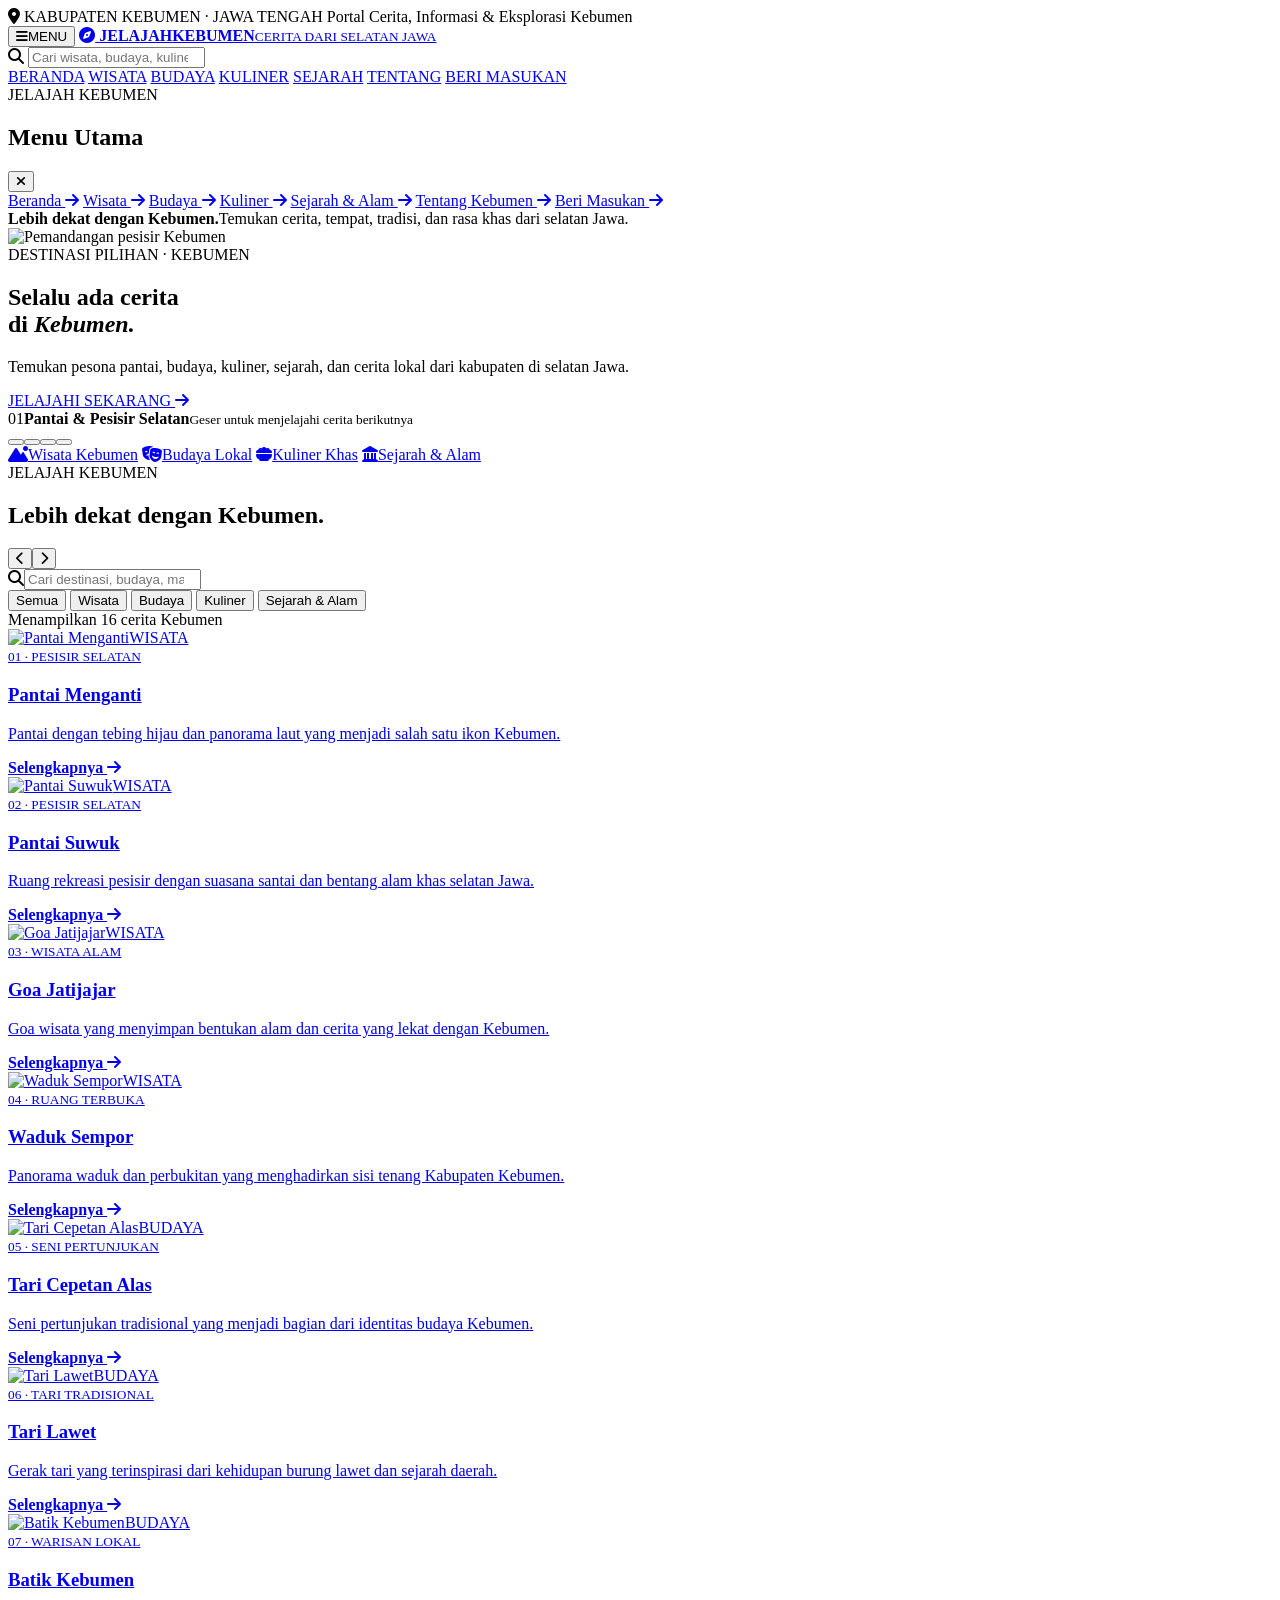
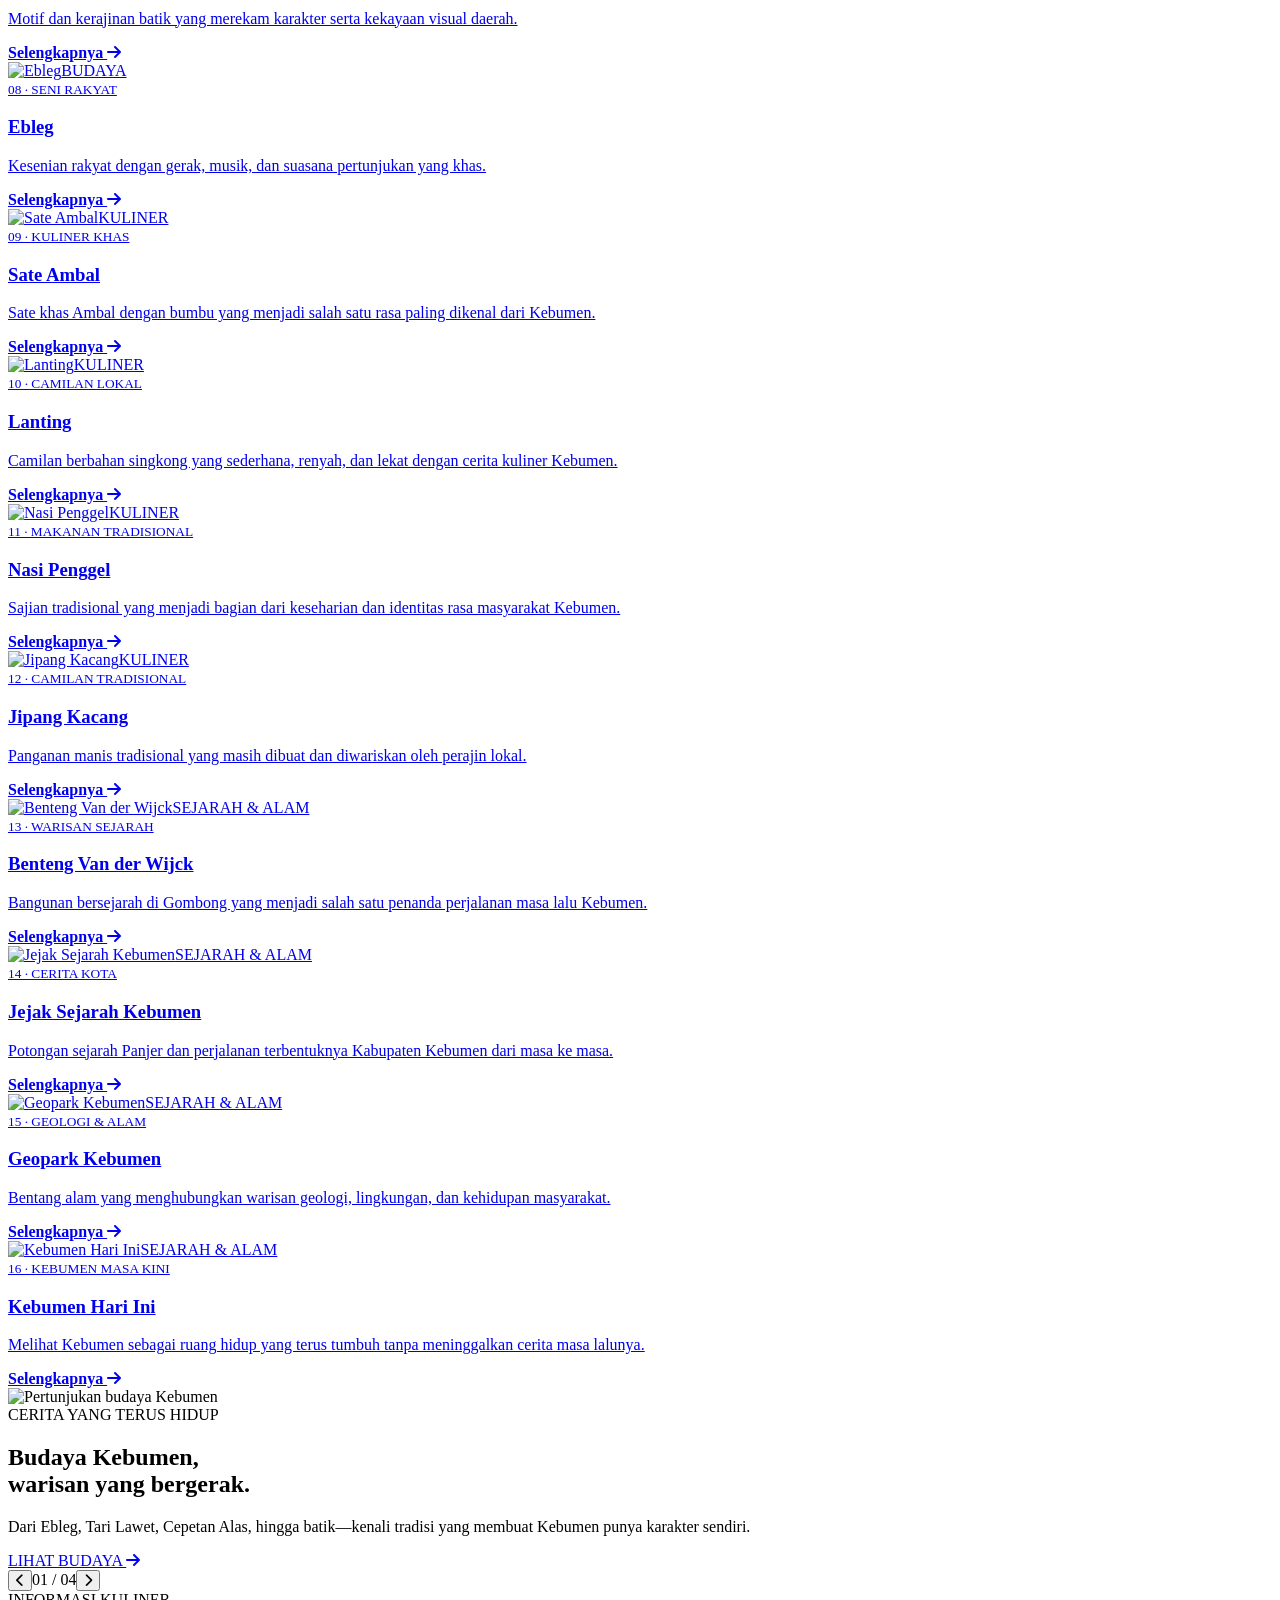
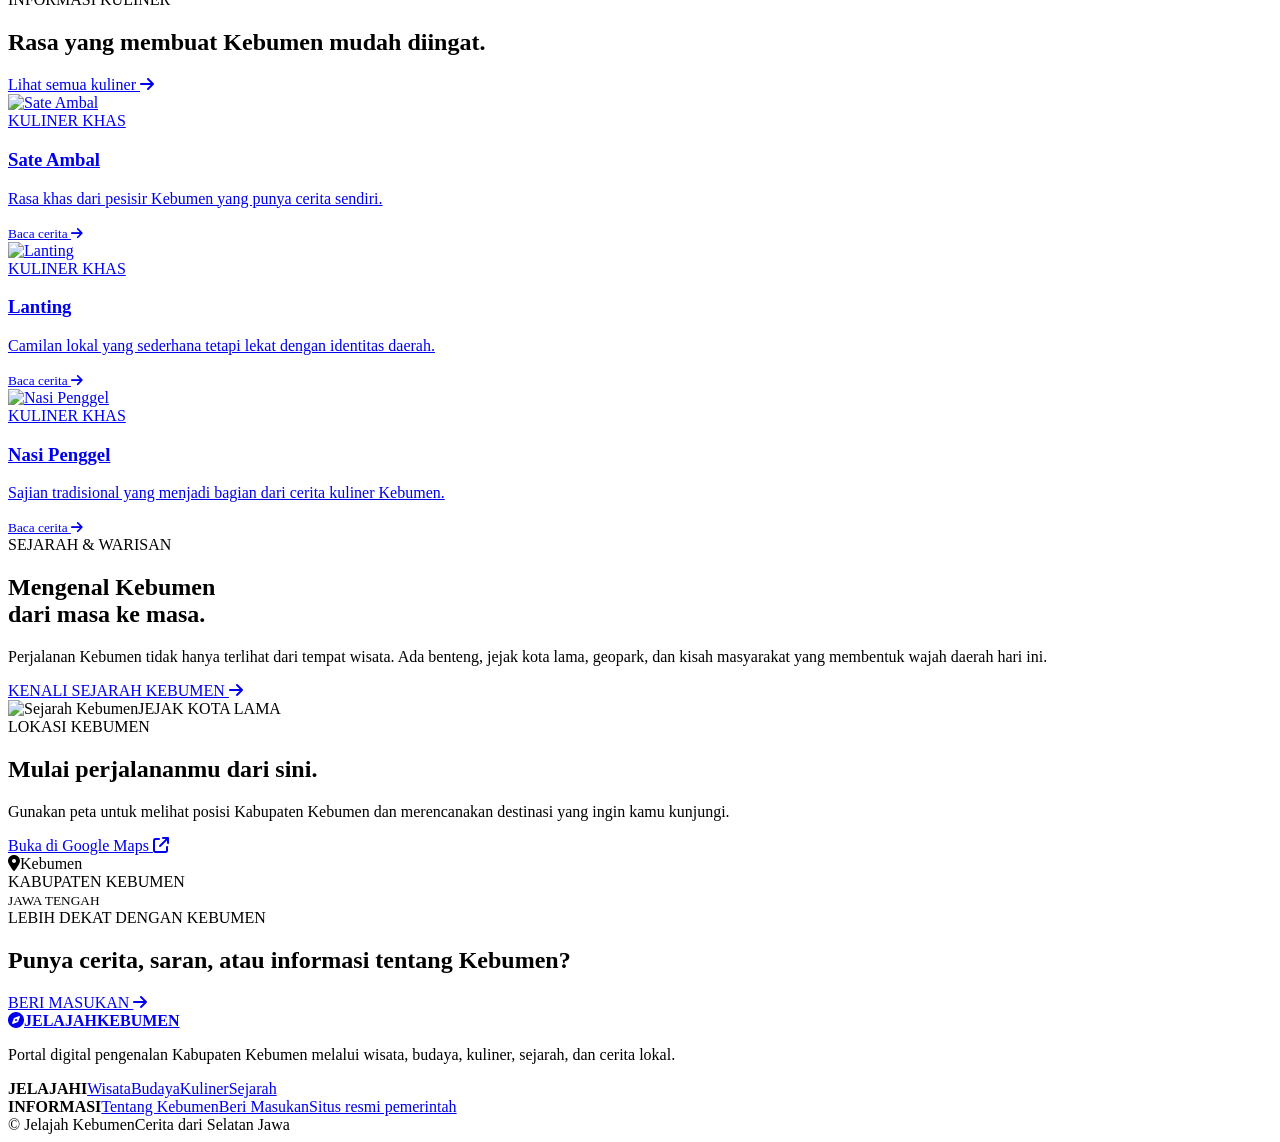
==== index.html @ 241648b9 "Add files via upload" ====
<!DOCTYPE html>
<html lang="id">
<head>
<meta charset="UTF-8">
<meta name="viewport" content="width=device-width, initial-scale=1.0">
<meta name="theme-color" content="#14233b">
<title>Jelajah Kebumen | Portal Informasi Kebumen</title>
<meta name="description" content="Portal digital untuk mengenal wisata, budaya, kuliner, sejarah, dan cerita Kabupaten Kebumen.">
<link rel="preconnect" href="https://fonts.googleapis.com">
<link rel="preconnect" href="https://fonts.gstatic.com" crossorigin>
<link href="https://fonts.googleapis.com/css2?family=DM+Sans:wght@400;500;600;700;800&family=Manrope:wght@500;600;700;800&display=swap" rel="stylesheet">
<link rel="stylesheet" href="https://cdnjs.cloudflare.com/ajax/libs/font-awesome/6.5.2/css/all.min.css">
<link rel="stylesheet" href="CSS/styles.css">
</head>
<body>

<div class="topline">
  <div class="topline-inner">
    <span><i class="fa-solid fa-location-dot"></i> KABUPATEN KEBUMEN · JAWA TENGAH</span>
    <span>Portal Cerita, Informasi & Eksplorasi Kebumen</span>
  </div>
</div>

<header class="portal-header" id="mainNavbar">
  <div class="header-inner">
    <button class="menu-button" id="menuButton" aria-label="Buka menu" aria-expanded="false"><i class="fa-solid fa-bars"></i><span>MENU</span></button>
    <a class="portal-brand" href="index.html">
      <span class="brand-emblem"><i class="fa-solid fa-compass"></i></span>
      <span><strong>JELAJAH<span>KEBUMEN</span></strong><small>CERITA DARI SELATAN JAWA</small></span>
    </a>
    <form class="header-search" id="headerSearchForm">
      <i class="fa-solid fa-magnifying-glass"></i>
      <input id="headerSearch" type="search" placeholder="Cari wisata, budaya, kuliner..." autocomplete="off" aria-label="Cari">
    </form>
    <nav class="portal-nav" id="portalNav">
      <a class="active" href="index.html">BERANDA</a>
      <a href="index.html?category=wisata#jelajah" data-nav-category="wisata">WISATA</a>
      <a href="index.html?category=budaya#jelajah" data-nav-category="budaya">BUDAYA</a>
      <a href="index.html?category=kuliner#jelajah" data-nav-category="kuliner">KULINER</a>
      <a href="index.html?category=sejarah#jelajah" data-nav-category="sejarah">SEJARAH</a>
      <a href="about.html">TENTANG</a>
      <a class="header-cta" href="feedback.html">BERI MASUKAN</a>
    </nav>
  </div>
</header>

<div class="menu-drawer-backdrop" id="menuBackdrop" hidden></div>
<aside class="menu-drawer" id="menuDrawer" aria-hidden="true">
  <div class="menu-drawer-head"><div><span class="mini-label">JELAJAH KEBUMEN</span><h2>Menu Utama</h2></div><button id="menuClose" class="drawer-close" aria-label="Tutup menu"><i class="fa-solid fa-xmark"></i></button></div>
  <nav class="drawer-nav">
    <a href="index.html">Beranda <i class="fa-solid fa-arrow-right"></i></a>
    <a href="index.html?category=wisata#jelajah">Wisata <i class="fa-solid fa-arrow-right"></i></a>
    <a href="index.html?category=budaya#jelajah">Budaya <i class="fa-solid fa-arrow-right"></i></a>
    <a href="index.html?category=kuliner#jelajah">Kuliner <i class="fa-solid fa-arrow-right"></i></a>
    <a href="index.html?category=sejarah#jelajah">Sejarah & Alam <i class="fa-solid fa-arrow-right"></i></a>
    <a href="about.html">Tentang Kebumen <i class="fa-solid fa-arrow-right"></i></a>
    <a href="feedback.html">Beri Masukan <i class="fa-solid fa-arrow-right"></i></a>
  </nav>
  <div class="drawer-note"><strong>Lebih dekat dengan Kebumen.</strong><span>Temukan cerita, tempat, tradisi, dan rasa khas dari selatan Jawa.</span></div>
</aside>

<main>
<section class="hero-portal">
  <img src="images/wisata1.jpg" alt="Pemandangan pesisir Kebumen">
  <div class="hero-shade"></div>
  <div class="hero-copy">
    <span class="hero-tag">DESTINASI PILIHAN · KEBUMEN</span>
    <h1>Selalu ada cerita<br>di <em>Kebumen.</em></h1>
    <p>Temukan pesona pantai, budaya, kuliner, sejarah, dan cerita lokal dari kabupaten di selatan Jawa.</p>
    <a href="#jelajah" class="hero-button">JELAJAHI SEKARANG <i class="fa-solid fa-arrow-right"></i></a>
  </div>
  <div class="hero-caption"><span>01</span><b>Pantai & Pesisir Selatan</b><small>Geser untuk menjelajahi cerita berikutnya</small></div>
  <div class="hero-dots" aria-label="Pilihan cerita"><button class="active" data-hero-slide="0" aria-label="Cerita 1"></button><button data-hero-slide="1" aria-label="Cerita 2"></button><button data-hero-slide="2" aria-label="Cerita 3"></button><button data-hero-slide="3" aria-label="Cerita 4"></button></div>
</section>

<section class="quick-links">
  <a href="#jelajah" data-quick="wisata"><i class="fa-solid fa-mountain-sun"></i><span>Wisata Kebumen</span></a>
  <a href="#budaya" data-quick="budaya"><i class="fa-solid fa-masks-theater"></i><span>Budaya Lokal</span></a>
  <a href="#kuliner" data-quick="kuliner"><i class="fa-solid fa-bowl-food"></i><span>Kuliner Khas</span></a>
  <a href="#sejarah" data-quick="sejarah"><i class="fa-solid fa-landmark"></i><span>Sejarah & Alam</span></a>
</section>

<section class="portal-section" id="jelajah">
  <div class="section-head">
    <div><span class="mini-label">JELAJAH KEBUMEN</span><h2>Lebih dekat dengan Kebumen.</h2></div>
    <div class="section-tools"><button class="round-btn" id="scrollPrev"><i class="fa-solid fa-chevron-left"></i></button><button class="round-btn" id="scrollNext"><i class="fa-solid fa-chevron-right"></i></button></div>
  </div>
  <div class="search-row">
    <div class="big-search"><i class="fa-solid fa-magnifying-glass"></i><input id="exploreSearch" type="search" placeholder="Cari destinasi, budaya, makanan..." autocomplete="off"></div>
    <div class="filters" role="tablist">
      <button class="filter active" data-category="semua">Semua</button>
      <button class="filter" data-category="wisata">Wisata</button>
      <button class="filter" data-category="budaya">Budaya</button>
      <button class="filter" data-category="kuliner">Kuliner</button>
      <button class="filter" data-category="sejarah">Sejarah & Alam</button>
    </div>
  </div>
  <div class="result-note" id="resultCount">Menampilkan 16 cerita Kebumen</div>
  <div class="card-rail" id="exploreGrid">
    <article class="portal-card" data-category="wisata" data-search="pantai menganti wisata kebumen">
      <a href="detail.html?id=menganti"><div class="card-image"><img src="images/wisata.jpg" alt="Pantai Menganti"><span>WISATA</span></div><div class="card-body"><small>01 · PESISIR SELATAN</small><h3>Pantai Menganti</h3><p>Pantai dengan tebing hijau dan panorama laut yang menjadi salah satu ikon Kebumen.</p><b>Selengkapnya <i class="fa-solid fa-arrow-right"></i></b></div></a>
    </article>
    <article class="portal-card" data-category="wisata" data-search="pantai suwuk wisata kebumen">
      <a href="detail.html?id=suwuk"><div class="card-image"><img src="images/wisata1.jpg" alt="Pantai Suwuk"><span>WISATA</span></div><div class="card-body"><small>02 · PESISIR SELATAN</small><h3>Pantai Suwuk</h3><p>Ruang rekreasi pesisir dengan suasana santai dan bentang alam khas selatan Jawa.</p><b>Selengkapnya <i class="fa-solid fa-arrow-right"></i></b></div></a>
    </article>
    <article class="portal-card" data-category="wisata" data-search="goa jatijajar wisata kebumen">
      <a href="detail.html?id=jatijajar"><div class="card-image"><img src="images/wisata2.jpg" alt="Goa Jatijajar"><span>WISATA</span></div><div class="card-body"><small>03 · WISATA ALAM</small><h3>Goa Jatijajar</h3><p>Goa wisata yang menyimpan bentukan alam dan cerita yang lekat dengan Kebumen.</p><b>Selengkapnya <i class="fa-solid fa-arrow-right"></i></b></div></a>
    </article>
    <article class="portal-card" data-category="wisata" data-search="waduk sempor wisata kebumen">
      <a href="detail.html?id=sempor"><div class="card-image"><img src="images/wisata3.jpg" alt="Waduk Sempor"><span>WISATA</span></div><div class="card-body"><small>04 · RUANG TERBUKA</small><h3>Waduk Sempor</h3><p>Panorama waduk dan perbukitan yang menghadirkan sisi tenang Kabupaten Kebumen.</p><b>Selengkapnya <i class="fa-solid fa-arrow-right"></i></b></div></a>
    </article>
    <article class="portal-card" data-category="budaya" data-search="tari cepetan alas budaya kebumen">
      <a href="detail.html?id=cepetan"><div class="card-image"><img src="images/budaya.jpg" alt="Tari Cepetan Alas"><span>BUDAYA</span></div><div class="card-body"><small>05 · SENI PERTUNJUKAN</small><h3>Tari Cepetan Alas</h3><p>Seni pertunjukan tradisional yang menjadi bagian dari identitas budaya Kebumen.</p><b>Selengkapnya <i class="fa-solid fa-arrow-right"></i></b></div></a>
    </article>
    <article class="portal-card" data-category="budaya" data-search="tari lawet budaya kebumen">
      <a href="detail.html?id=lawet"><div class="card-image"><img src="images/budaya2.jpg" alt="Tari Lawet"><span>BUDAYA</span></div><div class="card-body"><small>06 · TARI TRADISIONAL</small><h3>Tari Lawet</h3><p>Gerak tari yang terinspirasi dari kehidupan burung lawet dan sejarah daerah.</p><b>Selengkapnya <i class="fa-solid fa-arrow-right"></i></b></div></a>
    </article>
    <article class="portal-card" data-category="budaya" data-search="batik kebumen budaya">
      <a href="detail.html?id=batik"><div class="card-image"><img src="images/batik.jpg" alt="Batik Kebumen"><span>BUDAYA</span></div><div class="card-body"><small>07 · WARISAN LOKAL</small><h3>Batik Kebumen</h3><p>Motif dan kerajinan batik yang merekam karakter serta kekayaan visual daerah.</p><b>Selengkapnya <i class="fa-solid fa-arrow-right"></i></b></div></a>
    </article>
    <article class="portal-card" data-category="budaya" data-search="ebleg budaya kebumen">
      <a href="detail.html?id=ebleg"><div class="card-image"><img src="images/ebleg.jpg" alt="Ebleg"><span>BUDAYA</span></div><div class="card-body"><small>08 · SENI RAKYAT</small><h3>Ebleg</h3><p>Kesenian rakyat dengan gerak, musik, dan suasana pertunjukan yang khas.</p><b>Selengkapnya <i class="fa-solid fa-arrow-right"></i></b></div></a>
    </article>
    <article class="portal-card" data-category="kuliner" data-search="sate ambal kuliner kebumen makanan">
      <a href="detail.html?id=sate"><div class="card-image"><img src="images/makanan1.jpg" alt="Sate Ambal"><span>KULINER</span></div><div class="card-body"><small>09 · KULINER KHAS</small><h3>Sate Ambal</h3><p>Sate khas Ambal dengan bumbu yang menjadi salah satu rasa paling dikenal dari Kebumen.</p><b>Selengkapnya <i class="fa-solid fa-arrow-right"></i></b></div></a>
    </article>
    <article class="portal-card" data-category="kuliner" data-search="lanting kuliner kebumen makanan">
      <a href="detail.html?id=lanting"><div class="card-image"><img src="images/makanan4.jpg" alt="Lanting"><span>KULINER</span></div><div class="card-body"><small>10 · CAMILAN LOKAL</small><h3>Lanting</h3><p>Camilan berbahan singkong yang sederhana, renyah, dan lekat dengan cerita kuliner Kebumen.</p><b>Selengkapnya <i class="fa-solid fa-arrow-right"></i></b></div></a>
    </article>
    <article class="portal-card" data-category="kuliner" data-search="nasi penggel kuliner kebumen makanan">
      <a href="detail.html?id=penggel"><div class="card-image"><img src="images/makanan3.jpg" alt="Nasi Penggel"><span>KULINER</span></div><div class="card-body"><small>11 · MAKANAN TRADISIONAL</small><h3>Nasi Penggel</h3><p>Sajian tradisional yang menjadi bagian dari keseharian dan identitas rasa masyarakat Kebumen.</p><b>Selengkapnya <i class="fa-solid fa-arrow-right"></i></b></div></a>
    </article>
    <article class="portal-card" data-category="kuliner" data-search="jipang kacang kuliner kebumen makanan">
      <a href="detail.html?id=jipang"><div class="card-image"><img src="images/makanan2.jpg" alt="Jipang Kacang"><span>KULINER</span></div><div class="card-body"><small>12 · CAMILAN TRADISIONAL</small><h3>Jipang Kacang</h3><p>Panganan manis tradisional yang masih dibuat dan diwariskan oleh perajin lokal.</p><b>Selengkapnya <i class="fa-solid fa-arrow-right"></i></b></div></a>
    </article>
    <article class="portal-card" data-category="sejarah" data-search="benteng van der wijck sejarah kebumen">
      <a href="detail.html?id=benteng"><div class="card-image"><img src="images/sejarahkota.jpg" alt="Benteng Van der Wijck"><span>SEJARAH & ALAM</span></div><div class="card-body"><small>13 · WARISAN SEJARAH</small><h3>Benteng Van der Wijck</h3><p>Bangunan bersejarah di Gombong yang menjadi salah satu penanda perjalanan masa lalu Kebumen.</p><b>Selengkapnya <i class="fa-solid fa-arrow-right"></i></b></div></a>
    </article>
    <article class="portal-card" data-category="sejarah" data-search="sejarah kebumen panjer kota sejarah">
      <a href="detail.html?id=sejarah"><div class="card-image"><img src="images/sejarahkota2.jpg" alt="Jejak Sejarah Kebumen"><span>SEJARAH & ALAM</span></div><div class="card-body"><small>14 · CERITA KOTA</small><h3>Jejak Sejarah Kebumen</h3><p>Potongan sejarah Panjer dan perjalanan terbentuknya Kabupaten Kebumen dari masa ke masa.</p><b>Selengkapnya <i class="fa-solid fa-arrow-right"></i></b></div></a>
    </article>
    <article class="portal-card" data-category="sejarah" data-search="geopark kebumen geologi alam">
      <a href="detail.html?id=geopark"><div class="card-image"><img src="images/geopark.jpg" alt="Geopark Kebumen"><span>SEJARAH & ALAM</span></div><div class="card-body"><small>15 · GEOLOGI & ALAM</small><h3>Geopark Kebumen</h3><p>Bentang alam yang menghubungkan warisan geologi, lingkungan, dan kehidupan masyarakat.</p><b>Selengkapnya <i class="fa-solid fa-arrow-right"></i></b></div></a>
    </article>
    <article class="portal-card" data-category="sejarah" data-search="kebumen hari ini masyarakat kabupaten">
      <a href="detail.html?id=hari-ini"><div class="card-image"><img src="images/sejarahkota2.jpg" alt="Kebumen Hari Ini"><span>SEJARAH & ALAM</span></div><div class="card-body"><small>16 · KEBUMEN MASA KINI</small><h3>Kebumen Hari Ini</h3><p>Melihat Kebumen sebagai ruang hidup yang terus tumbuh tanpa meninggalkan cerita masa lalunya.</p><b>Selengkapnya <i class="fa-solid fa-arrow-right"></i></b></div></a>
    </article>
  </div>
  <div class="empty-state" id="exploreEmpty" hidden><i class="fa-regular fa-face-frown"></i><strong>Belum menemukan cerita itu.</strong><span>Coba kata kunci atau kategori lain.</span></div>
</section>

<section class="feature-banner" id="budaya">
  <img src="images/ebleg.jpg" alt="Pertunjukan budaya Kebumen">
  <div class="feature-overlay"></div>
  <div class="feature-content"><span class="mini-label light">CERITA YANG TERUS HIDUP</span><h2>Budaya Kebumen,<br>warisan yang bergerak.</h2><p>Dari Ebleg, Tari Lawet, Cepetan Alas, hingga batik—kenali tradisi yang membuat Kebumen punya karakter sendiri.</p><a href="#jelajah" class="outline-button" data-focus-category="budaya">LIHAT BUDAYA <i class="fa-solid fa-arrow-right"></i></a></div>
  <div class="banner-control"><button class="round-btn dark" id="culturePrev" aria-label="Cerita budaya sebelumnya"><i class="fa-solid fa-chevron-left"></i></button><span id="cultureCounter">01 / 04</span><button class="round-btn dark" id="cultureNext" aria-label="Cerita budaya berikutnya"><i class="fa-solid fa-chevron-right"></i></button></div>
</section>

<section class="portal-section compact" id="kuliner">
  <div class="section-head"><div><span class="mini-label">INFORMASI KULINER</span><h2>Rasa yang membuat Kebumen mudah diingat.</h2></div><a href="#jelajah" class="text-button" data-focus-category="kuliner">Lihat semua kuliner <i class="fa-solid fa-arrow-right"></i></a></div>
  <div class="news-grid">
    <a class="news-card" href="detail.html?id=sate"><img src="images/makanan1.jpg" alt="Sate Ambal"><div><span>KULINER KHAS</span><h3>Sate Ambal</h3><p>Rasa khas dari pesisir Kebumen yang punya cerita sendiri.</p><small>Baca cerita <i class="fa-solid fa-arrow-right"></i></small></div></a>
    <a class="news-card" href="detail.html?id=lanting"><img src="images/makanan4.jpg" alt="Lanting"><div><span>KULINER KHAS</span><h3>Lanting</h3><p>Camilan lokal yang sederhana tetapi lekat dengan identitas daerah.</p><small>Baca cerita <i class="fa-solid fa-arrow-right"></i></small></div></a>
    <a class="news-card" href="detail.html?id=penggel"><img src="images/makanan3.jpg" alt="Nasi Penggel"><div><span>KULINER KHAS</span><h3>Nasi Penggel</h3><p>Sajian tradisional yang menjadi bagian dari cerita kuliner Kebumen.</p><small>Baca cerita <i class="fa-solid fa-arrow-right"></i></small></div></a>
  </div>
</section>

<section class="heritage-section" id="sejarah">
  <div class="heritage-inner">
    <div class="heritage-copy"><span class="mini-label gold">SEJARAH & WARISAN</span><h2>Mengenal Kebumen<br>dari masa ke masa.</h2><p>Perjalanan Kebumen tidak hanya terlihat dari tempat wisata. Ada benteng, jejak kota lama, geopark, dan kisah masyarakat yang membentuk wajah daerah hari ini.</p><a href="about.html" class="solid-button">KENALI SEJARAH KEBUMEN <i class="fa-solid fa-arrow-right"></i></a></div>
    <div class="heritage-image"><img src="images/sejarahkota.jpg" alt="Sejarah Kebumen"><span>JEJAK KOTA LAMA</span></div>
  </div>
</section>

<section class="map-section">
  <div class="map-copy"><span class="mini-label">LOKASI KEBUMEN</span><h2>Mulai perjalananmu dari sini.</h2><p>Gunakan peta untuk melihat posisi Kabupaten Kebumen dan merencanakan destinasi yang ingin kamu kunjungi.</p><a class="text-button" href="https://maps.google.com/?q=Kebumen,Jawa+Tengah" target="_blank" rel="noopener">Buka di Google Maps <i class="fa-solid fa-arrow-up-right-from-square"></i></a></div>
  <div class="map-card"><div class="map-grid"></div><div class="map-pin"><i class="fa-solid fa-location-dot"></i><span>Kebumen</span></div><div class="map-road road-one"></div><div class="map-road road-two"></div><div class="map-label">KABUPATEN KEBUMEN<br><small>JAWA TENGAH</small></div></div>
</section>

<section class="feedback-strip"><div><span class="mini-label">LEBIH DEKAT DENGAN KEBUMEN</span><h2>Punya cerita, saran, atau informasi tentang Kebumen?</h2></div><a href="feedback.html" class="solid-button">BERI MASUKAN <i class="fa-solid fa-arrow-right"></i></a></section>
</main>


<footer class="portal-footer">
  <div class="footer-main"><div><a class="footer-brand" href="index.html"><span class="brand-emblem"><i class="fa-solid fa-compass"></i></span><strong>JELAJAH<span>KEBUMEN</span></strong></a><p>Portal digital pengenalan Kabupaten Kebumen melalui wisata, budaya, kuliner, sejarah, dan cerita lokal.</p></div><div><b>JELAJAHI</b><a href="#jelajah">Wisata</a><a href="#budaya">Budaya</a><a href="#kuliner">Kuliner</a><a href="#sejarah">Sejarah</a></div><div><b>INFORMASI</b><a href="about.html">Tentang Kebumen</a><a href="feedback.html">Beri Masukan</a><a href="https://www.kebumenkab.go.id/" target="_blank" rel="noopener">Situs resmi pemerintah</a></div></div>
  <div class="footer-bottom"><span>© <span id="currentYear"></span> Jelajah Kebumen</span><span>Cerita dari Selatan Jawa</span></div>
</footer>

<script src="JS/script.js"></script>
</body>
</html>
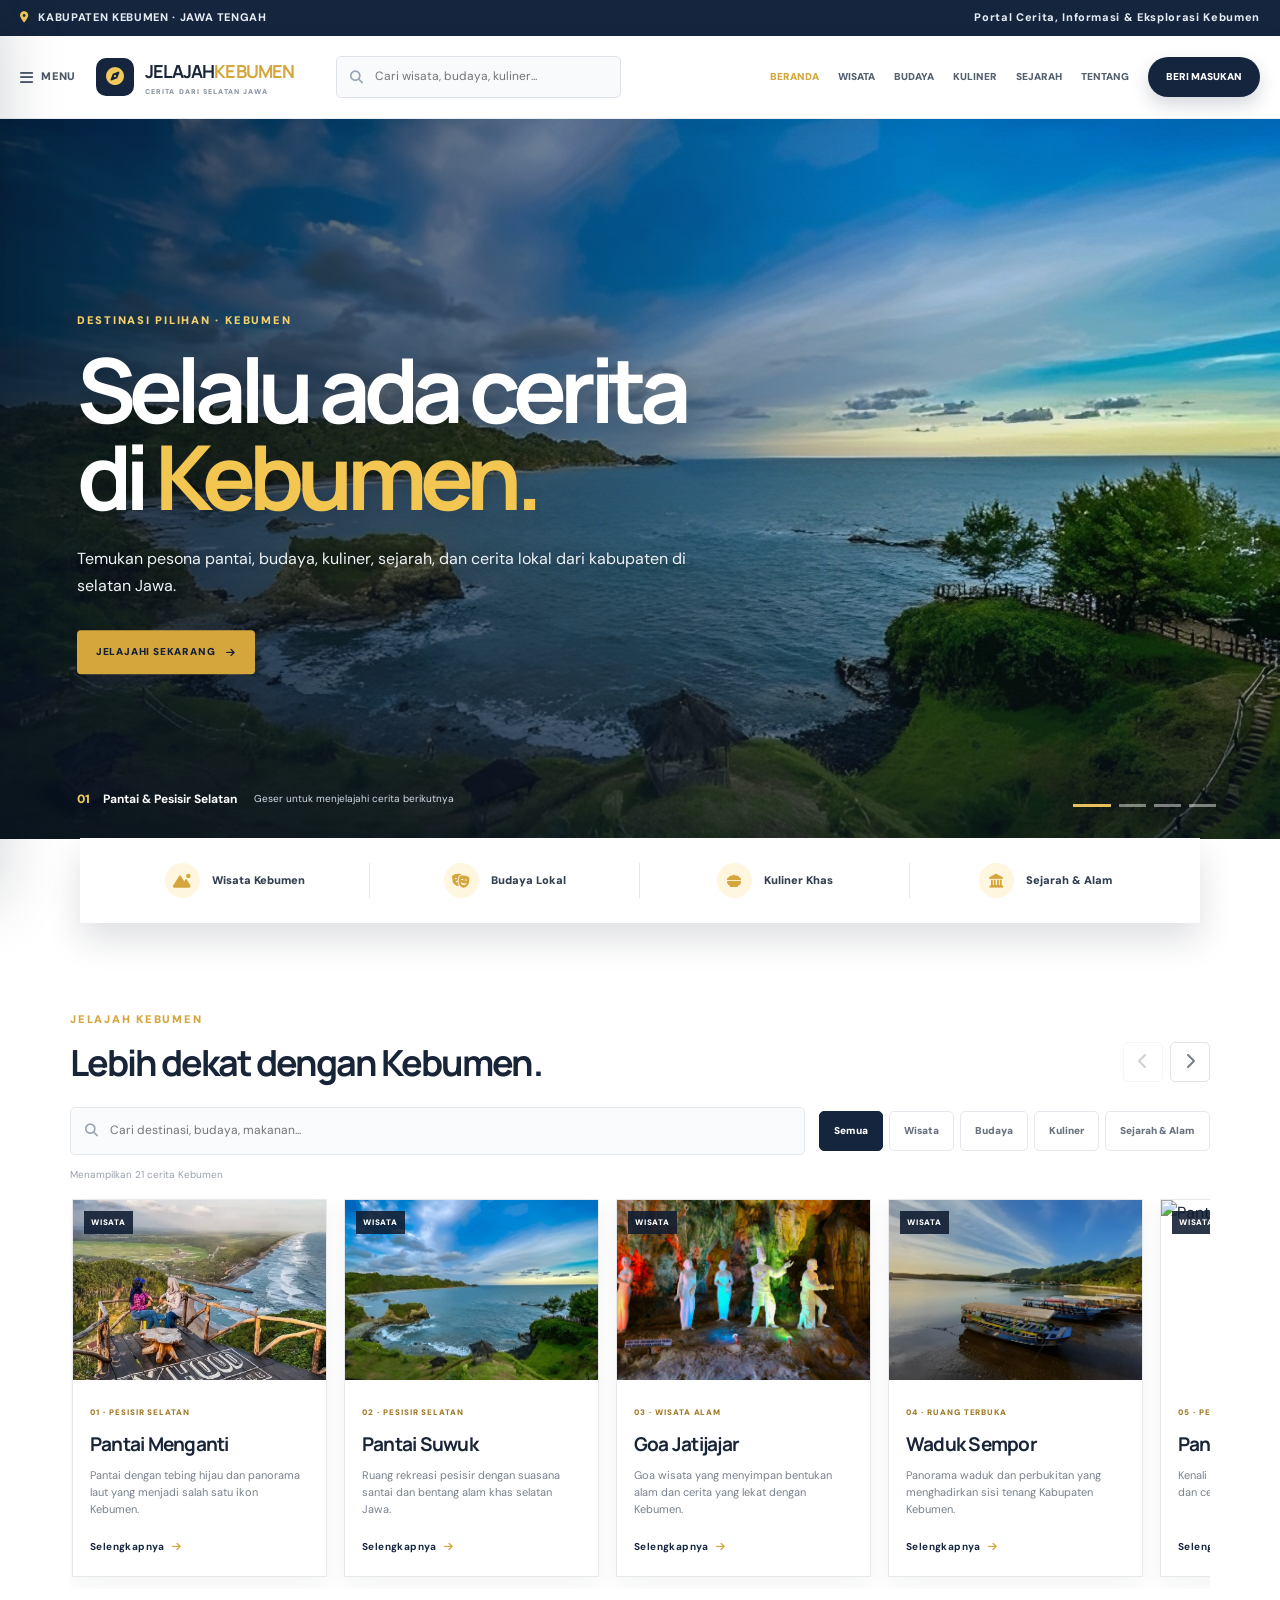
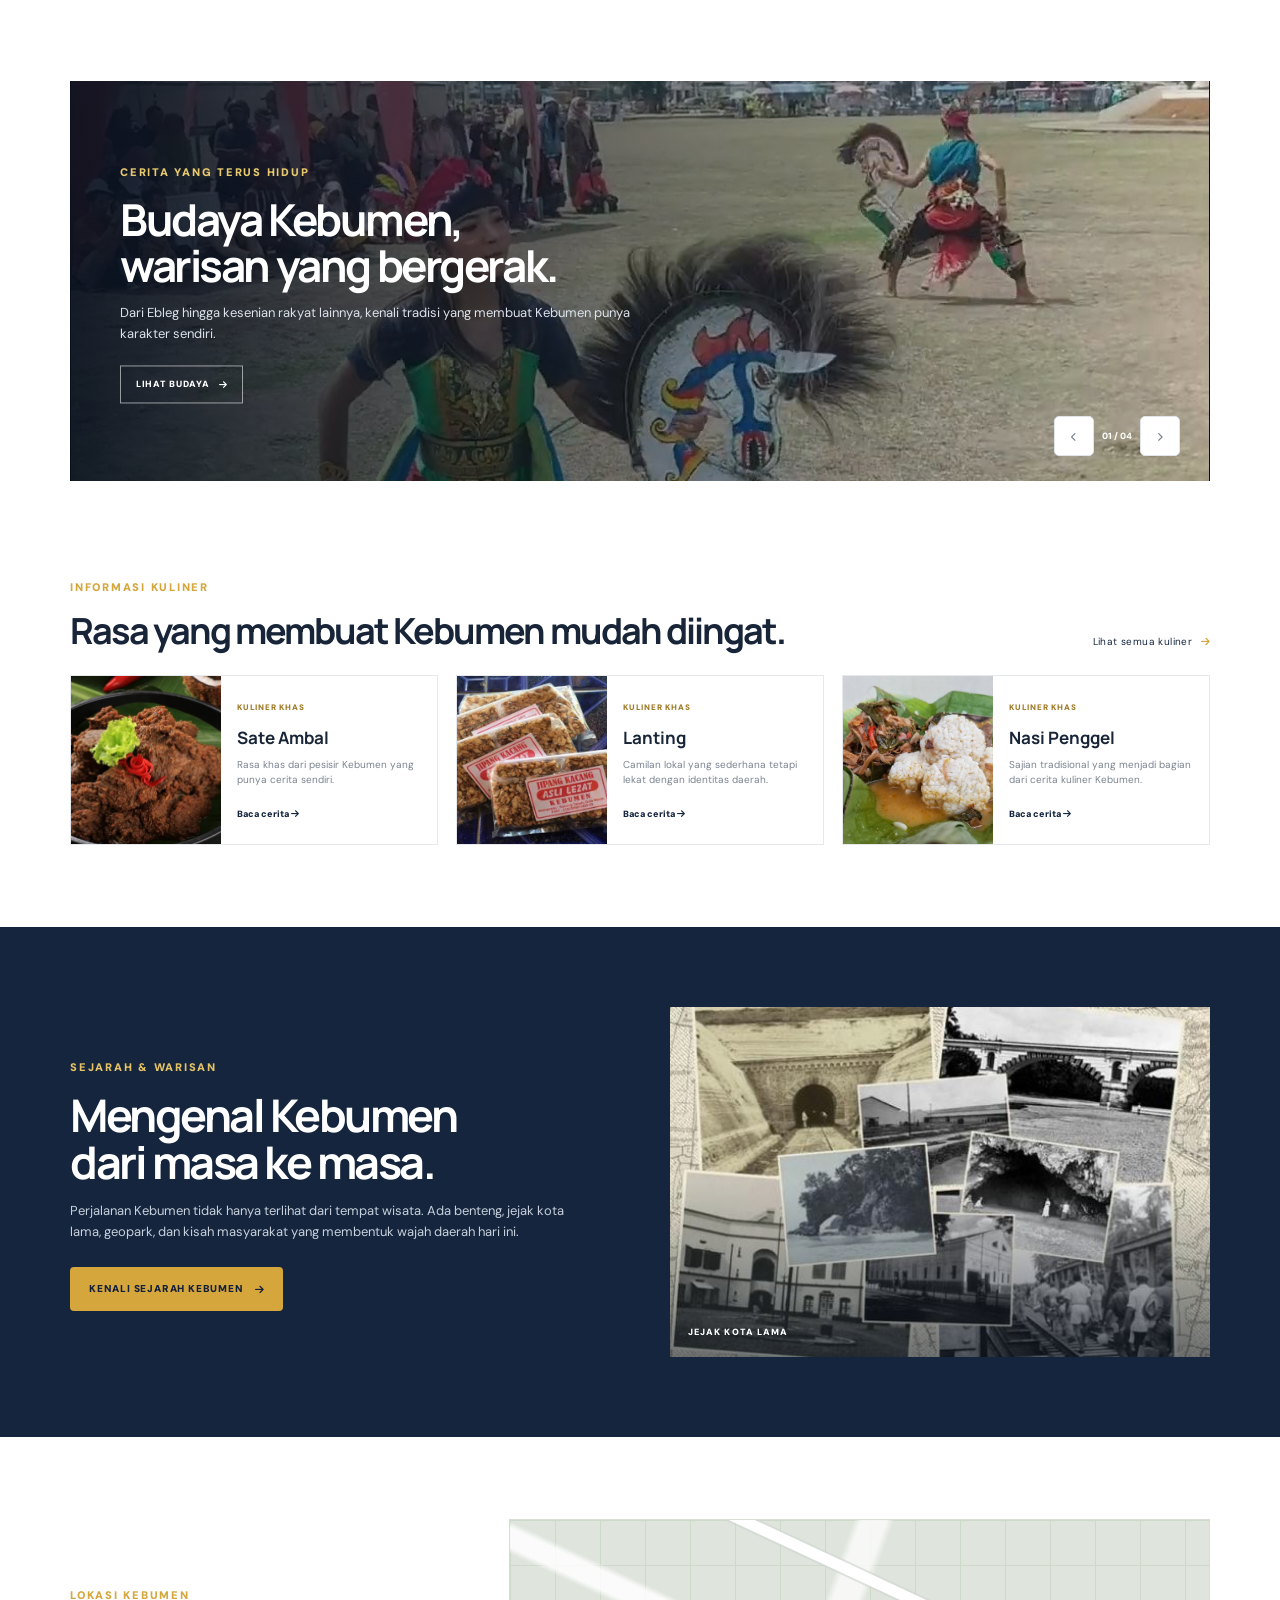
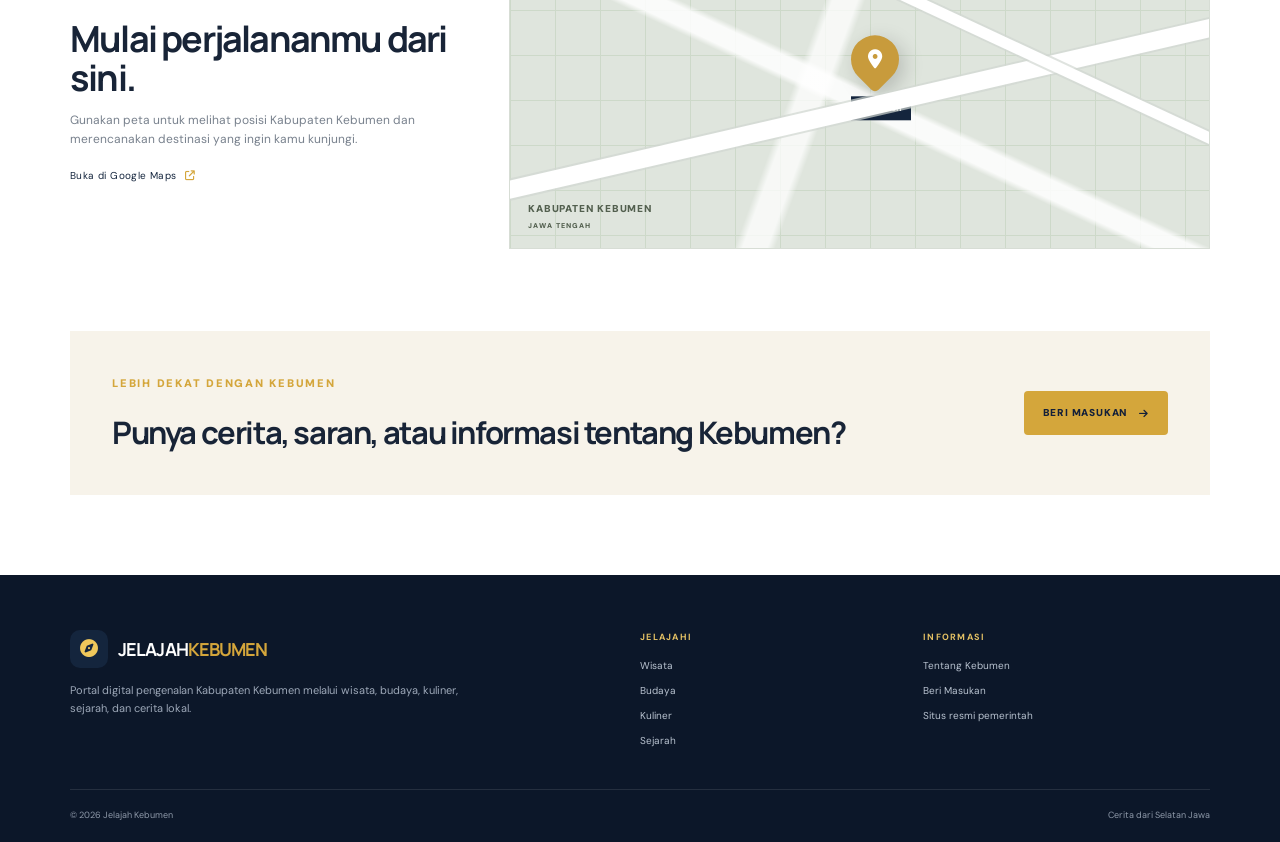
==== commit a12b3294: "Update index.html" ====
--- a/index.html
+++ b/index.html
@@ -95,7 +95,7 @@
       <button class="filter" data-category="sejarah">Sejarah & Alam</button>
     </div>
   </div>
-  <div class="result-note" id="resultCount">Menampilkan 16 cerita Kebumen</div>
+  <div class="result-note" id="resultCount">Menampilkan cerita Kebumen</div>
   <div class="card-rail" id="exploreGrid">
     <article class="portal-card" data-category="wisata" data-search="pantai menganti wisata kebumen">
       <a href="detail.html?id=menganti"><div class="card-image"><img src="images/wisata.jpg" alt="Pantai Menganti"><span>WISATA</span></div><div class="card-body"><small>01 · PESISIR SELATAN</small><h3>Pantai Menganti</h3><p>Pantai dengan tebing hijau dan panorama laut yang menjadi salah satu ikon Kebumen.</p><b>Selengkapnya <i class="fa-solid fa-arrow-right"></i></b></div></a>
@@ -108,6 +108,21 @@
     </article>
     <article class="portal-card" data-category="wisata" data-search="waduk sempor wisata kebumen">
       <a href="detail.html?id=sempor"><div class="card-image"><img src="images/wisata3.jpg" alt="Waduk Sempor"><span>WISATA</span></div><div class="card-body"><small>04 · RUANG TERBUKA</small><h3>Waduk Sempor</h3><p>Panorama waduk dan perbukitan yang menghadirkan sisi tenang Kabupaten Kebumen.</p><b>Selengkapnya <i class="fa-solid fa-arrow-right"></i></b></div></a>
+    </article>
+    <article class="portal-card" data-category="wisata" data-search="pantai karangbolong wisata buayan kebumen gua walet">
+      <a href="detail.html?id=karangbolong"><div class="card-image"><img src="images/karangbolong.png" alt="Pantai Karangbolong"><span>WISATA</span></div><div class="card-body"><small>05 · PESISIR & KARANG</small><h3>Pantai Karangbolong</h3><p>Kenali pantai dengan bentang karang khas dan cerita masyarakat pesisir.</p><b>Selengkapnya <i class="fa-solid fa-arrow-right"></i></b></div></a>
+    </article>
+    <article class="portal-card" data-category="wisata" data-search="pantai logending ayah muara perahu nelayan kebumen">
+      <a href="detail.html?id=logending"><div class="card-image"><img src="images/logending.jpeg" alt="Pantai Logending"><span>WISATA</span></div><div class="card-body"><small>06 · MUARA & PESISIR</small><h3>Pantai Logending</h3><p>Suasana muara, perahu nelayan, dan kehidupan pesisir di kawasan Ayah.</p><b>Selengkapnya <i class="fa-solid fa-arrow-right"></i></b></div></a>
+    </article>
+    <article class="portal-card" data-category="wisata" data-search="pantai petanahan pasir pantai wisata kebumen">
+      <a href="detail.html?id=petanahan"><div class="card-image"><img src="images/petanahan.jpg" alt="Pantai Petanahan"><span>WISATA</span></div><div class="card-body"><small>07 · PANTAI SELATAN</small><h3>Pantai Petanahan</h3><p>Hamparan pasir dan cakrawala terbuka yang lekat dengan kehidupan pesisir.</p><b>Selengkapnya <i class="fa-solid fa-arrow-right"></i></b></div></a>
+    </article>
+    <article class="portal-card" data-category="wisata" data-search="watu bale panorama bukit laut wisata kebumen">
+      <a href="detail.html?id=watubale"><div class="card-image"><img src="images/watubale.jpg" alt="Watu Bale"><span>WISATA</span></div><div class="card-body"><small>08 · PANORAMA ALAM</small><h3>Watu Bale</h3><p>Titik pandang untuk menikmati laut lepas dan bentang perbukitan pesisir.</p><b>Selengkapnya <i class="fa-solid fa-arrow-right"></i></b></div></a>
+    </article>
+    <article class="portal-card" data-category="wisata" data-search="pantai pecaron ayah pantai alami wisata kebumen">
+      <a href="detail.html?id=pecaron"><div class="card-image"><img src="images/pecaron.webp" alt="Pantai Pecaron"><span>WISATA</span></div><div class="card-body"><small>09 · PANTAI ALAMI</small><h3>Pantai Pecaron</h3><p>Pantai bernuansa alami dengan lingkungan hijau dan lanskap pesisir yang tenang.</p><b>Selengkapnya <i class="fa-solid fa-arrow-right"></i></b></div></a>
     </article>
     <article class="portal-card" data-category="budaya" data-search="tari cepetan alas budaya kebumen">
       <a href="detail.html?id=cepetan"><div class="card-image"><img src="images/budaya.jpg" alt="Tari Cepetan Alas"><span>BUDAYA</span></div><div class="card-body"><small>05 · SENI PERTUNJUKAN</small><h3>Tari Cepetan Alas</h3><p>Seni pertunjukan tradisional yang menjadi bagian dari identitas budaya Kebumen.</p><b>Selengkapnya <i class="fa-solid fa-arrow-right"></i></b></div></a>
--- a/CSS/styles.css
+++ b/CSS/styles.css
@@ -0,0 +1,48 @@
+:root{--navy:#14253d;--navy2:#0b1729;--gold:#d4a63b;--gold2:#f0c85b;--cream:#f7f3ea;--paper:#fff;--ink:#182437;--muted:#6e7886;--line:#e4e8ed;--shadow:0 18px 45px rgba(20,37,61,.12)}
+*{box-sizing:border-box}html{scroll-behavior:smooth;scroll-padding-top:92px}body{margin:0;background:#fff;color:var(--ink);font-family:"DM Sans",Arial,sans-serif;line-height:1.6;-webkit-font-smoothing:antialiased}a{text-decoration:none;color:inherit}img{display:block;max-width:100%}button,input,select,textarea{font:inherit}button{cursor:pointer}
+.topline{height:36px;background:var(--navy);color:#e5ebf3;font-size:11px;font-weight:800;letter-spacing:.06em}.topline-inner{width:min(1240px,calc(100% - 40px));height:100%;margin:auto;display:flex;align-items:center;justify-content:space-between}.topline i{color:var(--gold2);margin-right:6px}
+.portal-header{position:sticky;top:0;z-index:1000;background:rgba(255,255,255,.98);border-bottom:1px solid #e9edf1;box-shadow:0 3px 18px rgba(20,37,61,.06);backdrop-filter:blur(12px)}.header-inner{width:min(1240px,calc(100% - 40px));min-height:82px;margin:auto;display:flex;align-items:center;gap:20px}.menu-button{border:0;background:none;display:flex;align-items:center;gap:8px;color:#4d5968;font-size:11px;font-weight:900;letter-spacing:.03em;padding:8px 0}.menu-button i{font-size:15px}.portal-brand{display:flex;align-items:center;gap:11px;min-width:220px}.brand-emblem{width:38px;height:38px;border-radius:10px;background:var(--navy);display:grid;place-items:center;color:var(--gold2);font-size:18px}.portal-brand strong,.footer-brand strong{font-family:Manrope,sans-serif;font-size:18px;letter-spacing:-.05em;display:block}.portal-brand strong span,.footer-brand strong span{color:var(--gold)}.portal-brand small{display:block;font-size:7px;letter-spacing:.16em;color:#8a94a2;margin-top:1px;font-weight:900}.header-search{height:42px;display:flex;align-items:center;gap:10px;padding:0 13px;border:1px solid #dde3e9;background:#f8fafc;border-radius:5px;flex:1;max-width:285px}.header-search i{color:#98a3b2;font-size:13px}.header-search input{width:100%;border:0;outline:0;background:transparent;font-size:12px}.portal-nav{display:flex;align-items:center;gap:19px;margin-left:auto}.portal-nav a{font-size:10px;font-weight:900;color:#566170;white-space:nowrap}.portal-nav a:hover,.portal-nav a.active{color:var(--gold)}.header-cta{background:var(--navy)!important;color:#fff!important;border-radius:24px;padding:12px 18px;box-shadow:0 8px 18px rgba(20,37,61,.18)}
+/* FULL-BLEED HERO: foto menjadi latar utama, teks mengambang di atasnya */
+.hero-portal{width:100%;height:min(720px,calc(100vh - 118px));min-height:620px;position:relative;overflow:hidden;background:#172238}.hero-portal>img{width:100%;height:100%;object-fit:cover;object-position:center}.hero-shade{position:absolute;inset:0;background:linear-gradient(90deg,rgba(7,17,32,.82) 0%,rgba(7,17,32,.53) 38%,rgba(7,17,32,.12) 72%,rgba(7,17,32,.04) 100%),linear-gradient(0deg,rgba(7,17,32,.62),transparent 42%)}.hero-copy{position:absolute;left:max(6vw,70px);top:50%;transform:translateY(-47%);max-width:720px;color:#fff}.hero-tag,.mini-label{display:inline-block;font-size:11px;letter-spacing:.16em;font-weight:900;color:var(--gold);margin-bottom:15px}.hero-tag{color:#f3d06c}.hero-copy h1{font-family:Manrope,sans-serif;font-size:clamp(52px,7vw,94px);line-height:.98;letter-spacing:-.075em;margin:0 0 25px;text-shadow:0 7px 24px rgba(0,0,0,.18)}.hero-copy h1 em{font-style:normal;color:#f2c650}.hero-copy p{max-width:610px;font-size:16px;line-height:1.7;color:#edf2f7;margin:0 0 30px;text-shadow:0 2px 12px rgba(0,0,0,.22)}.hero-button,.solid-button{display:inline-flex;align-items:center;gap:11px;background:var(--gold);color:#142039;font-size:10px;font-weight:900;letter-spacing:.08em;padding:14px 19px;border-radius:4px}.hero-button:hover,.solid-button:hover{background:#edc057}.hero-caption{position:absolute;left:max(6vw,70px);bottom:30px;display:flex;align-items:center;gap:13px;color:#fff;font-size:12px}.hero-caption span{color:var(--gold2);font-weight:900}.hero-caption small{color:#d5dde8;margin-left:4px}.hero-dots{position:absolute;right:5vw;bottom:32px;display:flex;gap:7px}.hero-dots span{width:25px;height:3px;background:rgba(255,255,255,.4)}.hero-dots span.active{background:var(--gold2)}
+.quick-links{width:min(1120px,calc(100% - 60px));margin:-1px auto 0;background:#fff;position:relative;z-index:5;box-shadow:0 16px 35px rgba(19,31,49,.14);display:grid;grid-template-columns:repeat(4,1fr);padding:25px 20px}.quick-links a{display:flex;align-items:center;justify-content:center;gap:12px;border-right:1px solid var(--line);font-size:11px;font-weight:900;color:#344052}.quick-links a:last-child{border-right:0}.quick-links i{width:35px;height:35px;border-radius:50%;display:grid;place-items:center;background:#fff6df;color:var(--gold);font-size:14px}.quick-links a:hover{color:var(--gold)}
+.portal-section{width:min(1140px,calc(100% - 50px));margin:82px auto}.portal-section.compact{margin-top:92px}.section-head{display:flex;align-items:end;justify-content:space-between;gap:25px;margin-bottom:25px}.section-head h2{font-family:Manrope,sans-serif;font-size:36px;line-height:1.06;letter-spacing:-.055em;margin:0;max-width:760px}.section-tools{display:flex;gap:7px}.round-btn{width:40px;height:40px;border:1px solid #e1e5ea;background:#fff;border-radius:5px;color:#737d8a}.round-btn:hover{border-color:var(--gold);color:var(--gold)}.search-row{display:flex;gap:14px;align-items:center;margin-bottom:12px}.big-search{height:48px;display:flex;align-items:center;gap:10px;border:1px solid var(--line);background:#fafbfc;padding:0 14px;border-radius:5px;min-width:280px;flex:1}.big-search i{color:#9aa4b0;font-size:13px}.big-search input{width:100%;border:0;outline:0;background:transparent;font-size:12px}.filters{display:flex;gap:6px;flex-wrap:wrap}.filter{border:1px solid var(--line);background:#fff;padding:11px 14px;border-radius:5px;font-size:10px;font-weight:900;color:#68717d}.filter.active,.filter:hover{background:var(--navy);border-color:var(--navy);color:#fff}.result-note{font-size:10px;color:#9aa1ac;margin:10px 0 14px}.card-rail{display:grid;grid-auto-flow:column;grid-auto-columns:minmax(255px,1fr);gap:17px;overflow-x:auto;scroll-behavior:smooth;scrollbar-width:none;padding:2px 2px 12px}.card-rail::-webkit-scrollbar{display:none}.portal-card{min-width:0;background:#fff;border:1px solid #e7e9ed;box-shadow:0 7px 20px rgba(19,31,49,.05);transition:.25s;overflow:hidden}.portal-card:hover{transform:translateY(-5px);box-shadow:var(--shadow)}.portal-card[hidden]{display:none}.card-image{height:180px;position:relative;overflow:hidden}.card-image img{width:100%;height:100%;object-fit:cover;transition:.5s}.portal-card:hover .card-image img{transform:scale(1.06)}.card-image span{position:absolute;left:11px;top:11px;background:rgba(15,28,48,.88);color:#fff;font-size:8px;font-weight:900;padding:5px 7px;letter-spacing:.1em}.card-body{padding:17px 17px 19px}.card-body small{font-size:8px;color:#a17a27;font-weight:900;letter-spacing:.12em}.card-body h3{font-family:Manrope,sans-serif;font-size:19px;letter-spacing:-.04em;margin:7px 0}.card-body p{font-size:11px;color:#77808c;line-height:1.55;min-height:52px;margin:0 0 13px}.card-body b,.text-button{font-size:10px;color:var(--navy);letter-spacing:.04em}.card-body b i,.text-button i{margin-left:5px;color:var(--gold)}.empty-state{padding:50px;text-align:center;border:1px dashed #dfe3e8;color:#7a8490}.empty-state i{display:block;font-size:28px;margin-bottom:8px;color:#a8afb8}.empty-state strong,.empty-state span{display:block}.empty-state span{font-size:12px}
+.feature-banner{width:min(1140px,calc(100% - 50px));height:400px;margin:92px auto 0;position:relative;overflow:hidden;background:var(--navy)}.feature-banner>img{width:100%;height:100%;object-fit:cover}.feature-overlay{position:absolute;inset:0;background:linear-gradient(90deg,rgba(7,16,30,.93),rgba(7,16,30,.46),rgba(7,16,30,.08))}.feature-content{position:absolute;left:50px;top:50%;transform:translateY(-50%);max-width:560px;color:#fff}.feature-content h2{font-family:Manrope,sans-serif;font-size:44px;line-height:1.04;letter-spacing:-.055em;margin:0 0 15px}.feature-content p{font-size:13px;color:#dbe2ec;margin:0 0 20px}.mini-label.light{color:#e8c96d}.outline-button{display:inline-flex;gap:9px;align-items:center;border:1px solid rgba(255,255,255,.55);color:#fff;padding:11px 15px;font-size:9px;font-weight:900;letter-spacing:.08em}.outline-button:hover{background:#fff;color:var(--navy)}.banner-control{position:absolute;right:30px;bottom:25px;display:flex;align-items:center;gap:8px;color:#fff;font-size:9px;font-weight:800}
+.news-grid{display:grid;grid-template-columns:repeat(3,1fr);gap:18px}.news-card{display:grid;grid-template-columns:150px 1fr;min-height:170px;border:1px solid #e6e8ec;background:#fff;overflow:hidden;transition:.25s}.news-card:hover{box-shadow:var(--shadow);transform:translateY(-3px)}.news-card img{width:150px;height:100%;object-fit:cover}.news-card>div{padding:16px}.news-card span{font-size:8px;color:#a17a27;font-weight:900;letter-spacing:.1em}.news-card h3{font-family:Manrope,sans-serif;font-size:17px;margin:6px 0}.news-card p{font-size:10px;color:#7b8490;line-height:1.5;margin:0 0 12px}.news-card small{font-size:9px;font-weight:900;color:var(--navy)}
+.heritage-section{background:var(--navy);color:#fff;padding:80px 0}.heritage-inner{width:min(1140px,calc(100% - 50px));margin:auto;display:grid;grid-template-columns:1fr 1fr;align-items:center;gap:60px}.heritage-copy h2{font-family:Manrope,sans-serif;font-size:45px;line-height:1.04;letter-spacing:-.055em;margin:0 0 16px}.heritage-copy p{color:#c8d0dc;font-size:13px;max-width:500px;margin:0 0 24px}.mini-label.gold{color:#e4c164}.heritage-image{height:350px;position:relative;overflow:hidden}.heritage-image img{width:100%;height:100%;object-fit:cover}.heritage-image:after{content:"";position:absolute;inset:0;background:linear-gradient(0deg,rgba(7,16,30,.55),transparent 50%)}.heritage-image span{position:absolute;z-index:1;left:18px;bottom:18px;color:#fff;font-size:9px;font-weight:900;letter-spacing:.12em}
+.map-section{width:min(1140px,calc(100% - 50px));margin:82px auto;display:grid;grid-template-columns:.72fr 1.28fr;gap:45px;align-items:center}.map-copy h2{font-family:Manrope,sans-serif;font-size:36px;line-height:1.08;letter-spacing:-.05em;margin:0 0 13px}.map-copy p{font-size:12px;color:#78818d;max-width:400px}.map-card{height:330px;position:relative;overflow:hidden;background:#dfe5dd;border:1px solid #d7ddd5}.map-grid{position:absolute;inset:0;background:linear-gradient(25deg,transparent 45%,rgba(255,255,255,.85) 46%,rgba(255,255,255,.85) 49%,transparent 50%),linear-gradient(110deg,transparent 42%,rgba(255,255,255,.75) 43%,rgba(255,255,255,.75) 46%,transparent 47%),linear-gradient(#cdd9c9 1px,transparent 1px),linear-gradient(90deg,#cdd9c9 1px,transparent 1px);background-size:auto,auto,45px 45px,45px 45px}.map-road{position:absolute;background:#fff;box-shadow:0 0 0 2px rgba(210,215,210,.7);transform:rotate(-13deg)}.road-one{width:120%;height:18px;top:55%;left:-10%}.road-two{width:100%;height:11px;top:25%;left:10%;transform:rotate(25deg)}.map-pin{position:absolute;left:53%;top:48%;transform:translate(-50%,-50%);color:#fff;text-align:center}.map-pin i{width:48px;height:48px;border-radius:50% 50% 50% 5px;transform:rotate(-45deg);display:grid;place-items:center;background:#c89b3c;font-size:19px;box-shadow:0 8px 20px rgba(0,0,0,.18)}.map-pin i:before{transform:rotate(45deg)}.map-pin span{display:block;margin-top:13px;background:var(--navy);padding:5px 9px;font-size:9px;font-weight:800}.map-label{position:absolute;left:18px;bottom:15px;color:#53604f;font-size:10px;font-weight:900;letter-spacing:.08em}.map-label small{font-size:7px;letter-spacing:.14em}
+.feedback-strip{width:min(1140px,calc(100% - 50px));margin:0 auto 80px;padding:38px 42px;background:var(--cream);display:flex;align-items:center;justify-content:space-between;gap:25px}.feedback-strip h2{font-family:Manrope,sans-serif;font-size:31px;margin:0;letter-spacing:-.045em}
+.portal-footer{background:#0c1729;color:#cbd3df;padding:55px 0 20px}.footer-main{width:min(1140px,calc(100% - 50px));margin:auto;display:grid;grid-template-columns:1.6fr .7fr .9fr;gap:60px}.footer-brand{display:flex;align-items:center;gap:10px;color:#fff;margin-bottom:14px}.footer-main p{font-size:11px;color:#9da8b8;max-width:420px}.footer-main>div:not(:first-child){display:flex;flex-direction:column;gap:9px}.footer-main>div>b{font-size:9px;letter-spacing:.14em;color:#e4c164;margin-bottom:4px}.footer-main a:not(.footer-brand){font-size:10px;color:#b9c3d0}.footer-main a:hover{color:#e4c164}.footer-bottom{width:min(1140px,calc(100% - 50px));margin:40px auto 0;padding-top:18px;border-top:1px solid rgba(255,255,255,.1);display:flex;justify-content:space-between;font-size:9px;color:#8f9aaa}
+/* ABOUT + FEEDBACK menggunakan bahasa visual yang sama dengan halaman utama */
+.subpage{background:#fff}.subpage-hero{background:var(--cream);padding:76px 0 86px}.subpage-wrap{width:min(1140px,calc(100% - 50px));margin:auto}.crumb{font-size:11px;color:#8b94a0;margin-bottom:58px}.crumb a{color:#c47f2c;font-weight:900}.subpage-grid{display:grid;grid-template-columns:1fr .9fr;gap:70px;align-items:center}.eyebrow{color:#d35f40;text-transform:uppercase;font-size:10px;letter-spacing:.17em;font-weight:900;margin-bottom:15px}.subpage-hero h1{font-family:Manrope,sans-serif;font-size:clamp(48px,6vw,76px);line-height:.98;letter-spacing:-.07em;margin:0 0 24px}.subpage-hero h1 em{font-style:normal;color:#e36b48}.subpage-hero p{font-size:14px;color:#5e7285;line-height:1.9;max-width:590px}.subpage-image{height:500px;position:relative}.subpage-image img{width:100%;height:100%;object-fit:cover;filter:saturate(.82)}.subpage-image:after{content:"";position:absolute;inset:auto -22px -22px 22px;height:100%;border:22px solid var(--gold2);z-index:0;pointer-events:none}.subpage-image img{position:relative;z-index:1}.image-note{position:absolute;z-index:2;right:-10px;bottom:-18px;background:#173b50;color:#fff;padding:22px 25px;max-width:310px}.image-note span{display:block;color:#f1c653;font-size:9px;font-weight:900;letter-spacing:.12em;margin-bottom:7px}.image-note strong{font-family:Manrope,sans-serif;font-size:17px;line-height:1.35}.story-section{padding:85px 0}.story-grid{display:grid;grid-template-columns:.7fr 1.3fr;gap:70px}.story-label{font-size:10px;color:#b18025;font-weight:900;letter-spacing:.14em}.story-copy h2{font-family:Manrope,sans-serif;font-size:40px;line-height:1.08;letter-spacing:-.055em;margin:0 0 18px}.story-copy p{font-size:13px;color:#687586;line-height:1.85}.fact-row{display:grid;grid-template-columns:repeat(3,1fr);gap:15px;margin-top:35px}.fact{padding:23px;background:#f7f5ef}.fact span{display:block;font-size:9px;color:#b18025;font-weight:900;letter-spacing:.12em;margin-bottom:8px}.fact strong{font-family:Manrope,sans-serif;font-size:15px}.subpage-band{background:var(--navy);color:#fff;padding:75px 0}.subpage-band h2{font-family:Manrope,sans-serif;font-size:42px;letter-spacing:-.05em;margin:0 0 14px}.subpage-band p{max-width:700px;color:#cbd5e2;font-size:13px}.subpage-cta{background:var(--cream);padding:70px 0}.cta-box{display:flex;justify-content:space-between;align-items:center;gap:25px}.cta-box h2{font-family:Manrope,sans-serif;font-size:34px;letter-spacing:-.05em;margin:0}.page-footer{background:var(--navy2);color:#bdc7d4;padding:28px 0}.page-footer-inner{width:min(1140px,calc(100% - 50px));margin:auto;display:flex;justify-content:space-between;gap:20px;font-size:10px}.page-footer a{color:#e6c15b}
+.feedback-page{background:#f8f9fb}.feedback-hero{background:var(--navy);color:#fff;padding:72px 0 78px}.feedback-hero .crumb{color:#aeb9c8}.feedback-hero .crumb a{color:#f1c653}.feedback-hero-grid{display:grid;grid-template-columns:1.15fr .85fr;gap:60px;align-items:end}.feedback-hero h1{font-family:Manrope,sans-serif;font-size:clamp(46px,6vw,72px);line-height:1;letter-spacing:-.065em;margin:0 0 22px}.feedback-hero h1 em{font-style:normal;color:#f0c75d}.feedback-hero p{font-size:14px;color:#d2dae5;max-width:650px;line-height:1.8}.quote-card{background:#fff;color:var(--ink);padding:30px}.quote-card .quote{font-size:45px;line-height:.7;color:#e5bd55}.quote-card h2{font-family:Manrope,sans-serif;font-size:23px;line-height:1.25;margin:14px 0}.quote-card p{color:#6e7886;font-size:12px;margin:0}.feedback-main{padding:78px 0}.feedback-layout{width:min(1140px,calc(100% - 50px));margin:auto;display:grid;grid-template-columns:1.25fr .75fr;gap:35px}.form-card{background:#fff;border:1px solid #e4e8ed;padding:38px;box-shadow:0 12px 35px rgba(20,37,61,.05)}.form-card h2{font-family:Manrope,sans-serif;font-size:34px;letter-spacing:-.05em;margin:0 0 8px}.form-heading p{font-size:12px;color:#77818e;margin:0 0 28px}.field{margin-bottom:20px}.field label,.field-label{display:block;font-size:11px;font-weight:900;margin-bottom:8px}.field label span{color:#d35f40}.optional{color:#9ba3ae;font-weight:500}.field input,.field select,.field textarea{width:100%;border:1px solid #dfe4e9;background:#fbfcfd;border-radius:5px;padding:12px 13px;outline:0;font-size:12px;color:var(--ink)}.field input:focus,.field select:focus,.field textarea:focus{border-color:#c9a044;box-shadow:0 0 0 3px rgba(212,166,59,.12)}.field textarea{min-height:150px;resize:vertical}.field-help{display:block;font-size:10px;color:#929ba7;margin-top:5px}.rating-panel{padding:18px;background:var(--cream);margin-bottom:20px}.rating-options{display:flex;flex-direction:row-reverse;justify-content:flex-end;gap:3px}.rating-options input{display:none}.rating-options label{font-size:27px;color:#d5d9df;cursor:pointer}.rating-options label:hover,.rating-options label:hover~label,.rating-options input:checked~label{color:#e1b84e}.rating-caption{font-size:10px;color:#8b94a0;margin-top:5px}.form-bottom{display:flex;gap:9px;align-items:flex-start;font-size:10px;color:#697482;margin:5px 0 20px}.submit-button{border:0;background:var(--navy);color:#fff;padding:14px 18px;font-size:10px;font-weight:900;letter-spacing:.07em;display:flex;gap:10px;align-items:center}.submit-button:hover{background:#203b5e}.form-status{margin-top:14px;font-size:11px}.sidebar{display:flex;flex-direction:column;gap:18px}.sidebar-card{background:#fff;border:1px solid #e4e8ed;padding:28px}.sidebar-card.dark{background:var(--navy);color:#fff;border-color:var(--navy)}.sidebar-number{font-size:9px;color:#b18025;font-weight:900;letter-spacing:.13em}.sidebar-card h3{font-family:Manrope,sans-serif;font-size:24px;line-height:1.15;margin:10px 0}.sidebar-card p{font-size:11px;color:#74808d;line-height:1.7}.sidebar-card.dark p{color:#c5cfdb}.sidebar-link{font-size:10px;font-weight:900;color:var(--navy)}.sidebar-card.dark .sidebar-link{color:#f0c75d}.sidebar-link span{margin-left:6px}.field.invalid input,.field.invalid select,.field.invalid textarea{border-color:#d35f40}.feedback-success{padding:12px 14px;background:#e9f6ed;color:#2f7142}
+@media(max-width:1100px){.portal-nav{gap:11px}.header-search{max-width:200px}.portal-brand{min-width:175px}.portal-nav a:nth-child(5){display:none}.news-grid{grid-template-columns:1fr}.news-card{max-width:700px}.subpage-grid{gap:40px}}
+@media(max-width:850px){.topline-inner{justify-content:center}.topline-inner span:last-child{display:none}.header-inner{flex-wrap:wrap;padding:10px 0}.portal-header{position:relative}.header-search{order:3;max-width:none;flex-basis:100%}.portal-nav{display:none;position:absolute;left:20px;right:20px;top:100%;background:#fff;border:1px solid var(--line);padding:14px;box-shadow:var(--shadow);flex-direction:column;align-items:stretch}.portal-nav.open{display:flex}.portal-nav a{padding:8px}.menu-button{display:flex}.hero-portal{height:600px;min-height:600px}.hero-copy{left:30px;right:30px}.quick-links{width:calc(100% - 30px);grid-template-columns:repeat(2,1fr)}.quick-links a{padding:12px}.quick-links a:nth-child(2){border-right:0}.search-row{align-items:stretch;flex-direction:column}.filters{overflow-x:auto;flex-wrap:nowrap}.filter{white-space:nowrap}.section-head{align-items:flex-start}.heritage-inner,.map-section,.subpage-grid,.story-grid,.feedback-hero-grid,.feedback-layout{grid-template-columns:1fr}.heritage-image{height:300px}.subpage-image{height:430px}.cta-box{flex-direction:column;align-items:flex-start}}
+@media(max-width:560px){.header-inner,.portal-section,.feature-banner,.heritage-inner,.map-section,.feedback-strip,.footer-main,.footer-bottom,.subpage-wrap,.feedback-layout,.page-footer-inner{width:calc(100% - 28px)}.portal-brand{min-width:0}.portal-brand strong{font-size:14px}.portal-brand small{font-size:6px}.menu-button span{display:none}.hero-portal{height:610px;min-height:610px}.hero-copy h1{font-size:48px}.hero-copy p{font-size:13px}.hero-caption small{display:none}.quick-links{width:calc(100% - 20px)}.section-head h2{font-size:28px}.feature-banner{height:480px}.feature-content{left:28px;right:28px}.feature-content h2{font-size:36px}.feedback-strip{flex-direction:column;align-items:flex-start}.footer-main{grid-template-columns:1fr}.footer-bottom{flex-direction:column;gap:7px}.subpage-hero{padding:55px 0 65px}.subpage-grid{gap:45px}.subpage-hero h1{font-size:48px}.subpage-image{height:340px}.image-note{right:5px;bottom:-15px;max-width:260px}.fact-row{grid-template-columns:1fr}.form-card{padding:24px}.feedback-hero{padding:55px 0 60px}.feedback-hero h1{font-size:47px}.page-footer-inner{flex-direction:column}}
+
+
+/* ===== INTERAKSI NAVIGASI & CAROUSEL ===== */
+.menu-button{cursor:pointer}
+.round-btn:disabled{opacity:.35;cursor:not-allowed;pointer-events:none}
+.hero-dots{display:flex;gap:8px}
+.hero-dots button{width:27px;height:3px;border:0;background:rgba(255,255,255,.45);padding:0;cursor:pointer;transition:.25s}
+.hero-dots button.active{background:#e6c15b;width:38px}
+.hero-portal.is-switching>img{opacity:.45;transform:scale(1.02)}
+.hero-portal>img{transition:opacity .25s ease,transform .7s ease}
+.banner-control button{cursor:pointer}
+.banner-control .round-btn.dark{display:grid;place-items:center}
+.menu-drawer-backdrop{position:fixed;inset:0;background:rgba(10,20,34,.48);z-index:1100;backdrop-filter:blur(2px)}
+.menu-drawer-backdrop[hidden]{display:none}
+.menu-drawer{position:fixed;z-index:1110;top:0;left:0;width:min(390px,88vw);height:100vh;background:#fff;box-shadow:20px 0 60px rgba(10,20,34,.18);transform:translateX(-105%);transition:transform .3s ease;padding:34px 30px;display:flex;flex-direction:column}
+.menu-drawer.open{transform:translateX(0)}
+.menu-drawer-head{display:flex;justify-content:space-between;align-items:flex-start;padding-bottom:22px;border-bottom:1px solid #e8ebef}
+.menu-drawer-head h2{font-family:Manrope,sans-serif;font-size:27px;letter-spacing:-.04em;margin:5px 0 0;color:var(--navy)}
+.drawer-close{width:38px;height:38px;border:1px solid #e0e5ea;background:#fff;border-radius:50%;color:var(--navy);cursor:pointer}
+.drawer-nav{display:flex;flex-direction:column;margin-top:12px}
+.drawer-nav a{display:flex;justify-content:space-between;align-items:center;padding:17px 2px;border-bottom:1px solid #edf0f3;color:#334052;font-size:13px;font-weight:800}
+.drawer-nav a:hover{color:var(--gold);padding-left:7px}
+.drawer-nav i{font-size:11px;color:var(--gold)}
+.drawer-note{margin-top:auto;background:#f7f4eb;padding:20px}
+.drawer-note strong{display:block;color:var(--navy);font-family:Manrope,sans-serif;font-size:15px;margin-bottom:7px}
+.drawer-note span{display:block;color:#768291;font-size:11px;line-height:1.65}
+body.menu-open{overflow:hidden}
+@media(max-width:850px){.menu-drawer{padding:28px 22px}.menu-button{display:flex!important}}
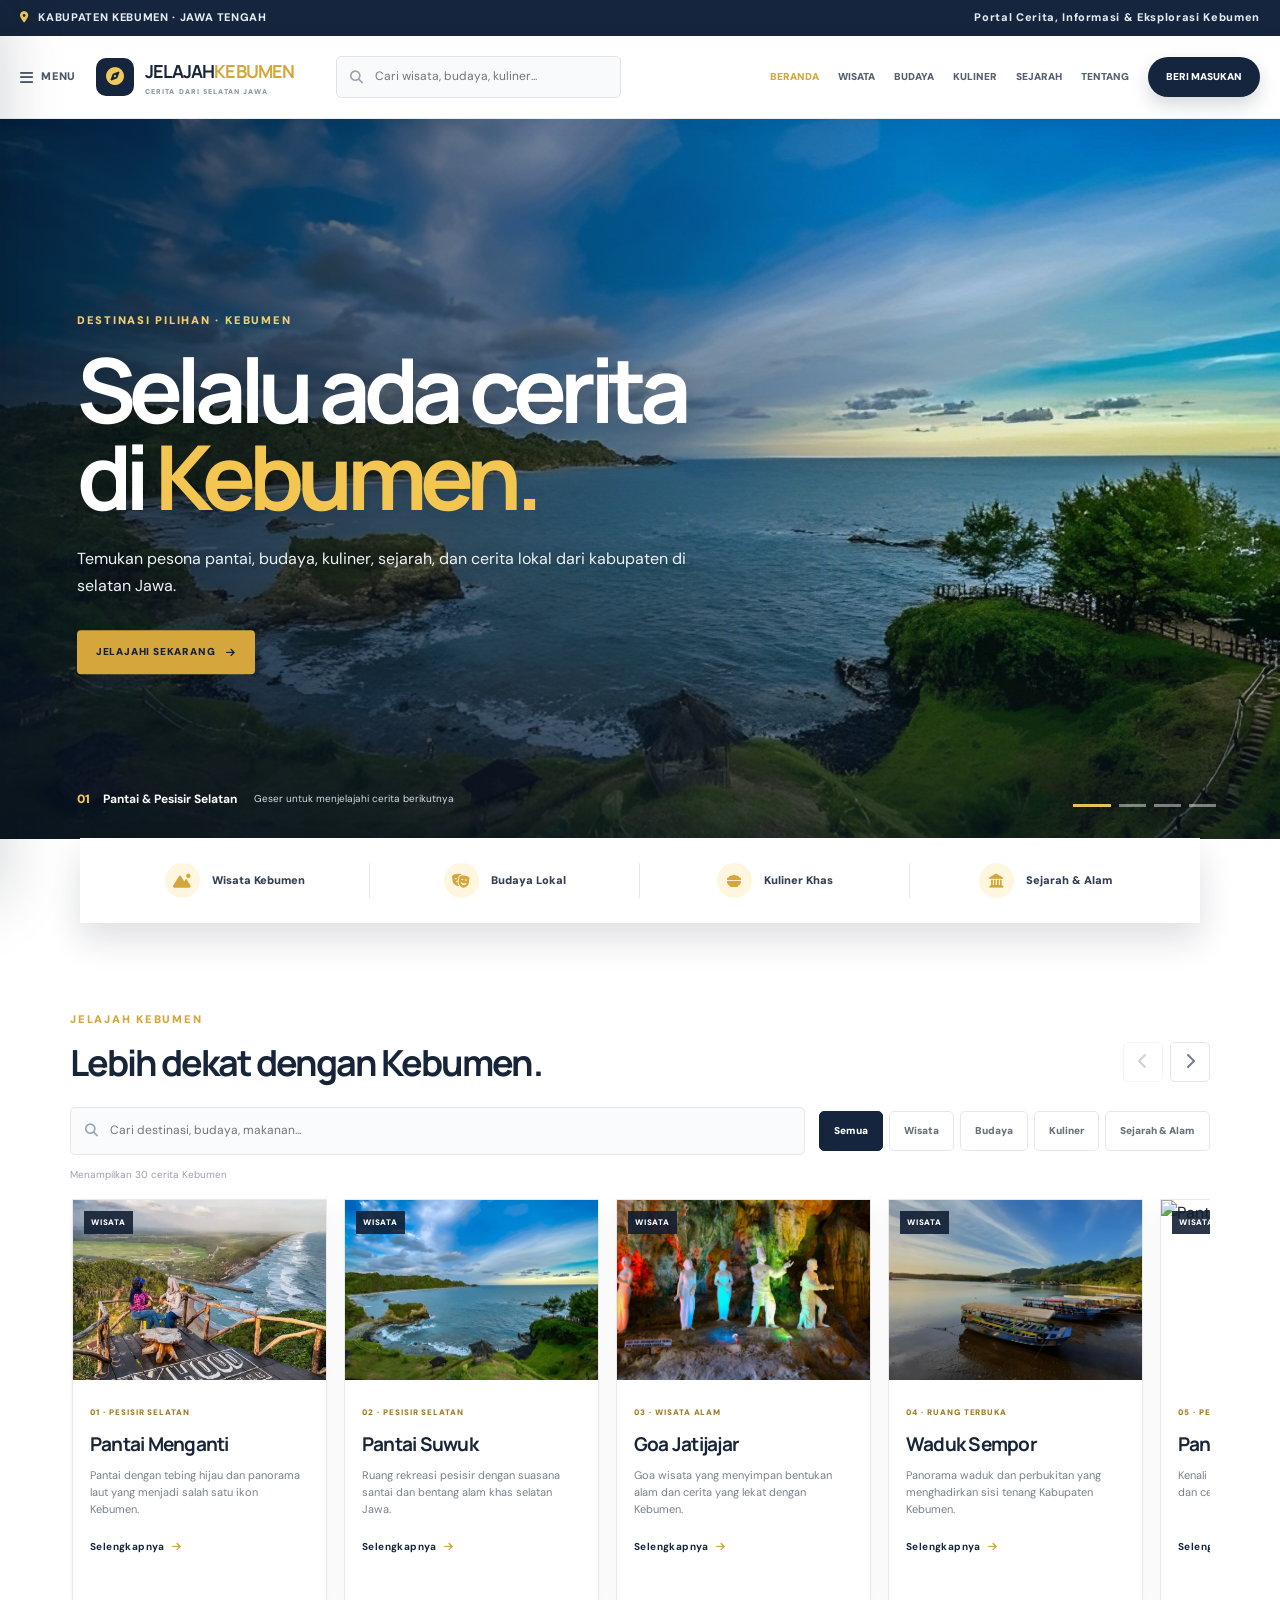
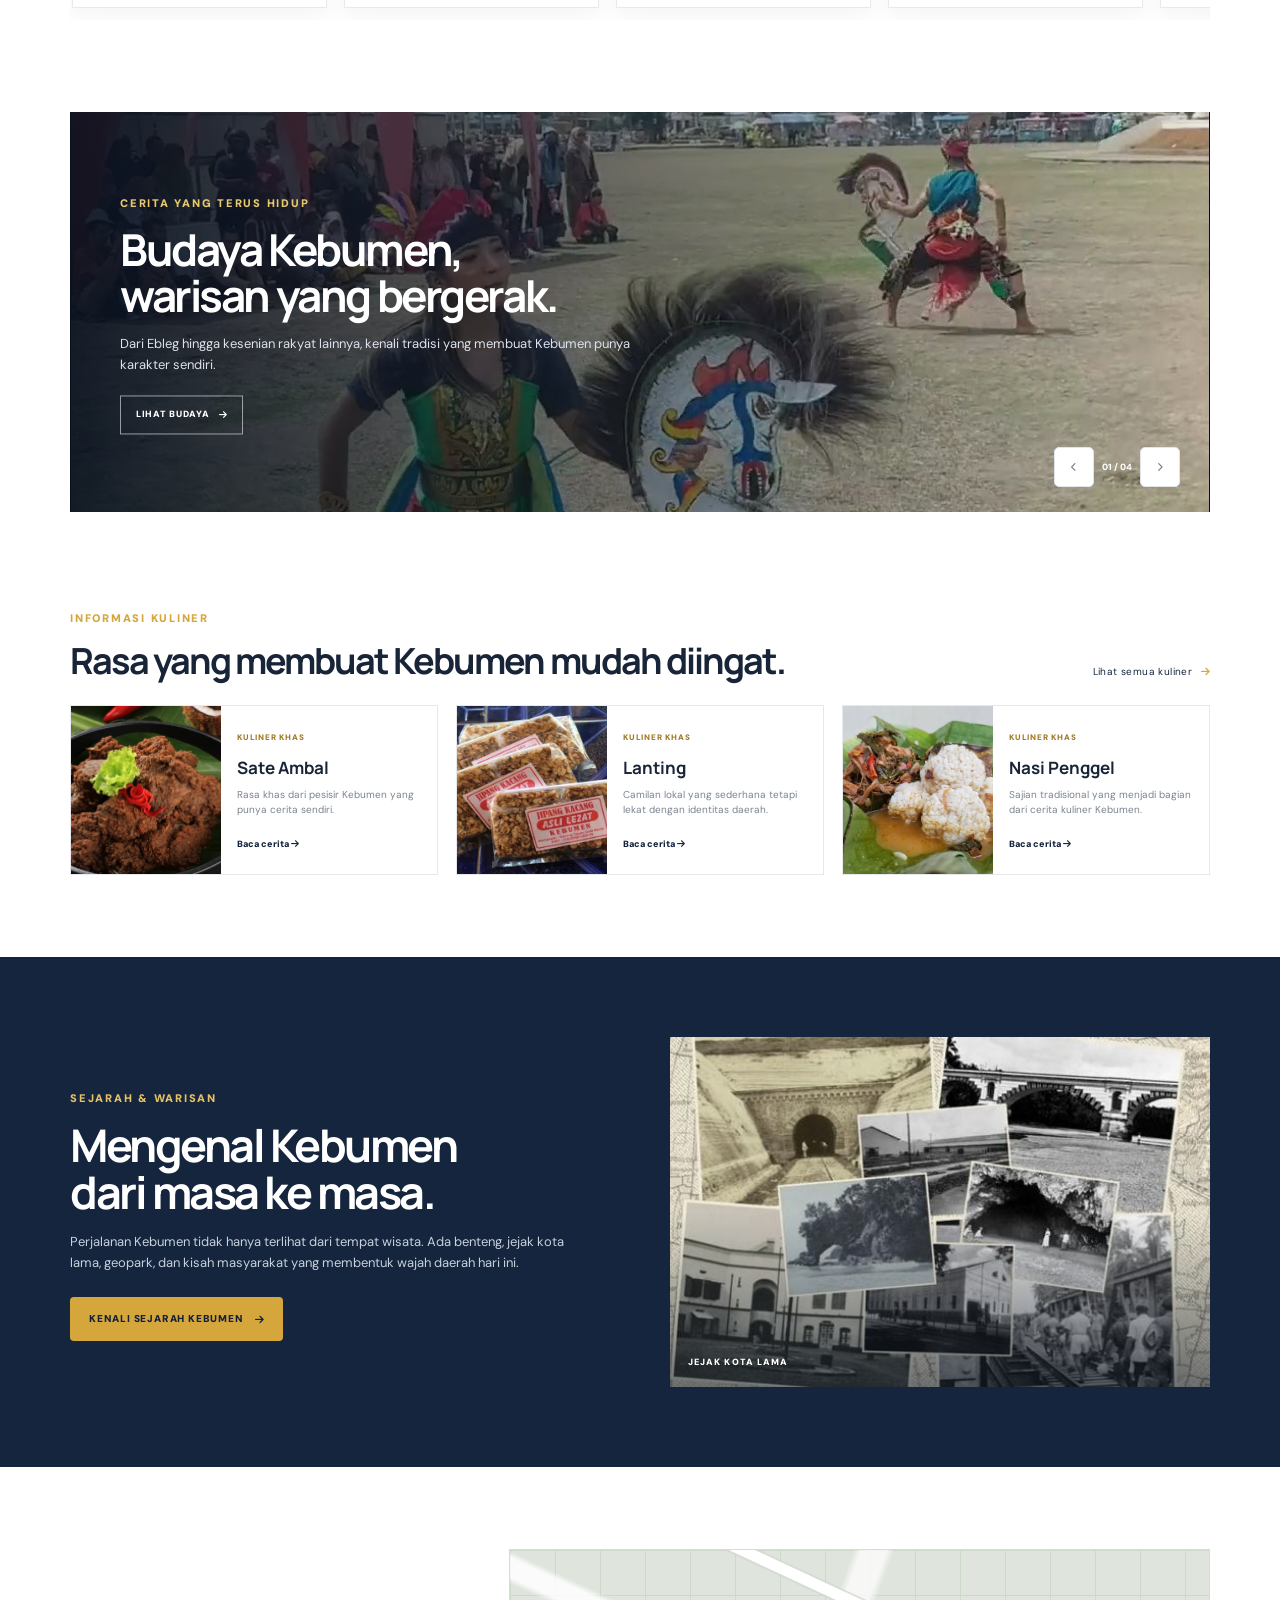
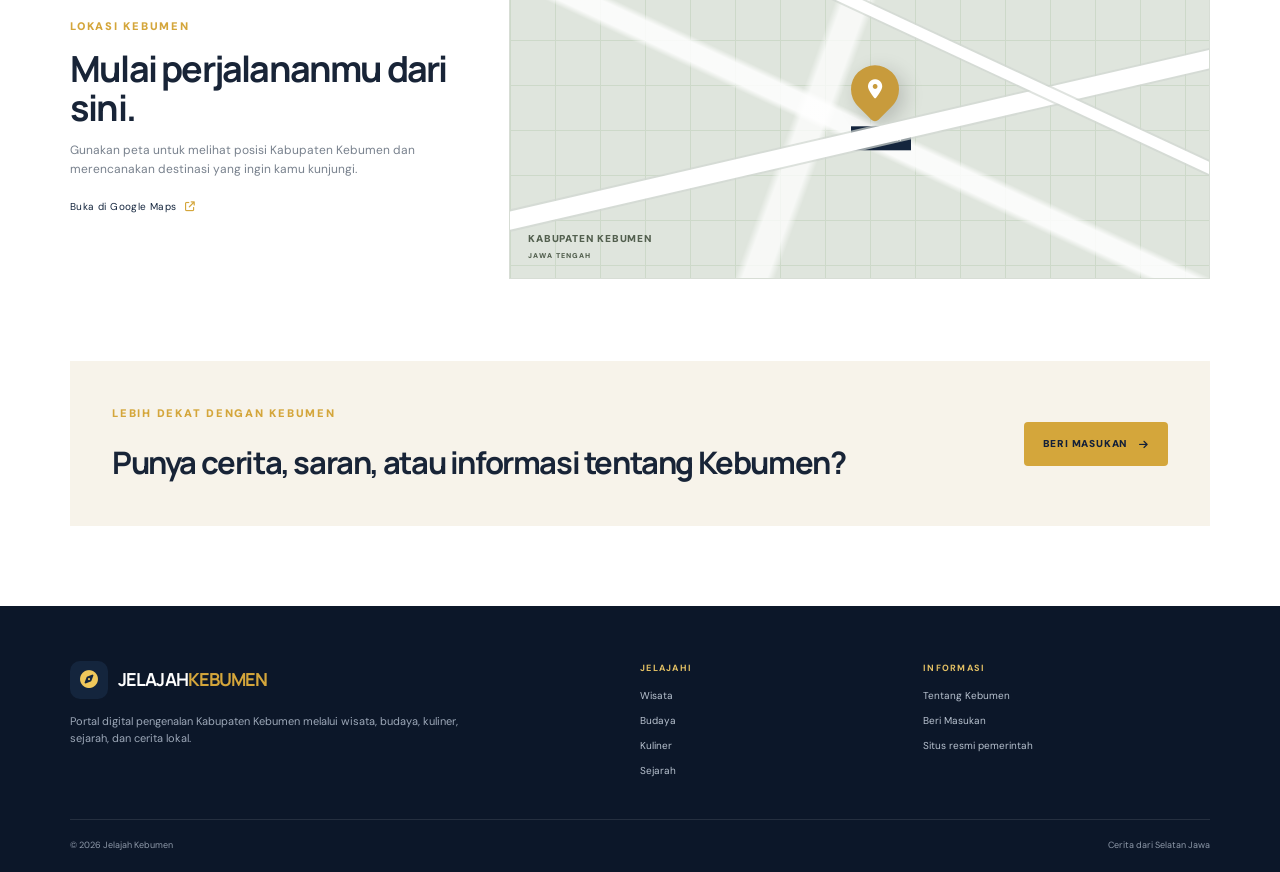
==== commit 9206f625: "Update index.html" ====
--- a/index.html
+++ b/index.html
@@ -6,201 +6,2403 @@
 <meta name="theme-color" content="#14233b">
 <title>Jelajah Kebumen | Portal Informasi Kebumen</title>
 <meta name="description" content="Portal digital untuk mengenal wisata, budaya, kuliner, sejarah, dan cerita Kabupaten Kebumen.">
+
 <link rel="preconnect" href="https://fonts.googleapis.com">
 <link rel="preconnect" href="https://fonts.gstatic.com" crossorigin>
+
 <link href="https://fonts.googleapis.com/css2?family=DM+Sans:wght@400;500;600;700;800&family=Manrope:wght@500;600;700;800&display=swap" rel="stylesheet">
+
 <link rel="stylesheet" href="https://cdnjs.cloudflare.com/ajax/libs/font-awesome/6.5.2/css/all.min.css">
 <link rel="stylesheet" href="CSS/styles.css">
 </head>
+
 <body>
 
 <div class="topline">
   <div class="topline-inner">
-    <span><i class="fa-solid fa-location-dot"></i> KABUPATEN KEBUMEN · JAWA TENGAH</span>
-    <span>Portal Cerita, Informasi & Eksplorasi Kebumen</span>
+    <span>
+      <i class="fa-solid fa-location-dot"></i>
+      KABUPATEN KEBUMEN · JAWA TENGAH
+    </span>
+
+    <span>
+      Portal Cerita, Informasi & Eksplorasi Kebumen
+    </span>
   </div>
 </div>
 
+
 <header class="portal-header" id="mainNavbar">
+
   <div class="header-inner">
-    <button class="menu-button" id="menuButton" aria-label="Buka menu" aria-expanded="false"><i class="fa-solid fa-bars"></i><span>MENU</span></button>
+
+    <button
+      class="menu-button"
+      id="menuButton"
+      aria-label="Buka menu"
+      aria-expanded="false"
+    >
+      <i class="fa-solid fa-bars"></i>
+      <span>MENU</span>
+    </button>
+
+
     <a class="portal-brand" href="index.html">
-      <span class="brand-emblem"><i class="fa-solid fa-compass"></i></span>
-      <span><strong>JELAJAH<span>KEBUMEN</span></strong><small>CERITA DARI SELATAN JAWA</small></span>
+
+      <span class="brand-emblem">
+        <i class="fa-solid fa-compass"></i>
+      </span>
+
+      <span>
+        <strong>
+          JELAJAH<span>KEBUMEN</span>
+        </strong>
+
+        <small>
+          CERITA DARI SELATAN JAWA
+        </small>
+      </span>
+
     </a>
+
+
     <form class="header-search" id="headerSearchForm">
+
       <i class="fa-solid fa-magnifying-glass"></i>
-      <input id="headerSearch" type="search" placeholder="Cari wisata, budaya, kuliner..." autocomplete="off" aria-label="Cari">
+
+      <input
+        id="headerSearch"
+        type="search"
+        placeholder="Cari wisata, budaya, kuliner..."
+        autocomplete="off"
+        aria-label="Cari"
+      >
+
     </form>
+
+
     <nav class="portal-nav" id="portalNav">
-      <a class="active" href="index.html">BERANDA</a>
-      <a href="index.html?category=wisata#jelajah" data-nav-category="wisata">WISATA</a>
-      <a href="index.html?category=budaya#jelajah" data-nav-category="budaya">BUDAYA</a>
-      <a href="index.html?category=kuliner#jelajah" data-nav-category="kuliner">KULINER</a>
-      <a href="index.html?category=sejarah#jelajah" data-nav-category="sejarah">SEJARAH</a>
-      <a href="about.html">TENTANG</a>
-      <a class="header-cta" href="feedback.html">BERI MASUKAN</a>
+
+      <a class="active" href="index.html">
+        BERANDA
+      </a>
+
+      <a
+        href="index.html?category=wisata#jelajah"
+        data-nav-category="wisata"
+      >
+        WISATA
+      </a>
+
+      <a
+        href="index.html?category=budaya#jelajah"
+        data-nav-category="budaya"
+      >
+        BUDAYA
+      </a>
+
+      <a
+        href="index.html?category=kuliner#jelajah"
+        data-nav-category="kuliner"
+      >
+        KULINER
+      </a>
+
+      <a
+        href="index.html?category=sejarah#jelajah"
+        data-nav-category="sejarah"
+      >
+        SEJARAH
+      </a>
+
+      <a href="about.html">
+        TENTANG
+      </a>
+
+      <a class="header-cta" href="feedback.html">
+        BERI MASUKAN
+      </a>
+
     </nav>
+
   </div>
+
 </header>
 
-<div class="menu-drawer-backdrop" id="menuBackdrop" hidden></div>
-<aside class="menu-drawer" id="menuDrawer" aria-hidden="true">
-  <div class="menu-drawer-head"><div><span class="mini-label">JELAJAH KEBUMEN</span><h2>Menu Utama</h2></div><button id="menuClose" class="drawer-close" aria-label="Tutup menu"><i class="fa-solid fa-xmark"></i></button></div>
+
+<div
+  class="menu-drawer-backdrop"
+  id="menuBackdrop"
+  hidden
+></div>
+
+
+<aside
+  class="menu-drawer"
+  id="menuDrawer"
+  aria-hidden="true"
+>
+
+  <div class="menu-drawer-head">
+
+    <div>
+
+      <span class="mini-label">
+        JELAJAH KEBUMEN
+      </span>
+
+      <h2>
+        Menu Utama
+      </h2>
+
+    </div>
+
+    <button
+      id="menuClose"
+      class="drawer-close"
+      aria-label="Tutup menu"
+    >
+      <i class="fa-solid fa-xmark"></i>
+    </button>
+
+  </div>
+
+
   <nav class="drawer-nav">
-    <a href="index.html">Beranda <i class="fa-solid fa-arrow-right"></i></a>
-    <a href="index.html?category=wisata#jelajah">Wisata <i class="fa-solid fa-arrow-right"></i></a>
-    <a href="index.html?category=budaya#jelajah">Budaya <i class="fa-solid fa-arrow-right"></i></a>
-    <a href="index.html?category=kuliner#jelajah">Kuliner <i class="fa-solid fa-arrow-right"></i></a>
-    <a href="index.html?category=sejarah#jelajah">Sejarah & Alam <i class="fa-solid fa-arrow-right"></i></a>
-    <a href="about.html">Tentang Kebumen <i class="fa-solid fa-arrow-right"></i></a>
-    <a href="feedback.html">Beri Masukan <i class="fa-solid fa-arrow-right"></i></a>
+
+    <a href="index.html">
+      Beranda
+      <i class="fa-solid fa-arrow-right"></i>
+    </a>
+
+    <a href="index.html?category=wisata#jelajah">
+      Wisata
+      <i class="fa-solid fa-arrow-right"></i>
+    </a>
+
+    <a href="index.html?category=budaya#jelajah">
+      Budaya
+      <i class="fa-solid fa-arrow-right"></i>
+    </a>
+
+    <a href="index.html?category=kuliner#jelajah">
+      Kuliner
+      <i class="fa-solid fa-arrow-right"></i>
+    </a>
+
+    <a href="index.html?category=sejarah#jelajah">
+      Sejarah & Alam
+      <i class="fa-solid fa-arrow-right"></i>
+    </a>
+
+    <a href="about.html">
+      Tentang Kebumen
+      <i class="fa-solid fa-arrow-right"></i>
+    </a>
+
+    <a href="feedback.html">
+      Beri Masukan
+      <i class="fa-solid fa-arrow-right"></i>
+    </a>
+
   </nav>
-  <div class="drawer-note"><strong>Lebih dekat dengan Kebumen.</strong><span>Temukan cerita, tempat, tradisi, dan rasa khas dari selatan Jawa.</span></div>
+
+
+  <div class="drawer-note">
+
+    <strong>
+      Lebih dekat dengan Kebumen.
+    </strong>
+
+    <span>
+      Temukan cerita, tempat, tradisi, dan rasa khas dari selatan Jawa.
+    </span>
+
+  </div>
+
 </aside>
 
+
 <main>
+
+
+<!-- =========================================================
+     HERO
+========================================================= -->
+
 <section class="hero-portal">
-  <img src="images/wisata1.jpg" alt="Pemandangan pesisir Kebumen">
+
+  <img
+    src="images/wisata1.jpg"
+    alt="Pemandangan pesisir Kebumen"
+  >
+
   <div class="hero-shade"></div>
+
+
   <div class="hero-copy">
-    <span class="hero-tag">DESTINASI PILIHAN · KEBUMEN</span>
-    <h1>Selalu ada cerita<br>di <em>Kebumen.</em></h1>
-    <p>Temukan pesona pantai, budaya, kuliner, sejarah, dan cerita lokal dari kabupaten di selatan Jawa.</p>
-    <a href="#jelajah" class="hero-button">JELAJAHI SEKARANG <i class="fa-solid fa-arrow-right"></i></a>
+
+    <span class="hero-tag">
+      DESTINASI PILIHAN · KEBUMEN
+    </span>
+
+    <h1>
+      Selalu ada cerita<br>
+      di <em>Kebumen.</em>
+    </h1>
+
+    <p>
+      Temukan pesona pantai, budaya, kuliner, sejarah,
+      dan cerita lokal dari kabupaten di selatan Jawa.
+    </p>
+
+    <a href="#jelajah" class="hero-button">
+      JELAJAHI SEKARANG
+      <i class="fa-solid fa-arrow-right"></i>
+    </a>
+
   </div>
-  <div class="hero-caption"><span>01</span><b>Pantai & Pesisir Selatan</b><small>Geser untuk menjelajahi cerita berikutnya</small></div>
-  <div class="hero-dots" aria-label="Pilihan cerita"><button class="active" data-hero-slide="0" aria-label="Cerita 1"></button><button data-hero-slide="1" aria-label="Cerita 2"></button><button data-hero-slide="2" aria-label="Cerita 3"></button><button data-hero-slide="3" aria-label="Cerita 4"></button></div>
+
+
+  <div class="hero-caption">
+
+    <span>01</span>
+
+    <b>
+      Pantai & Pesisir Selatan
+    </b>
+
+    <small>
+      Geser untuk menjelajahi cerita berikutnya
+    </small>
+
+  </div>
+
+
+  <div
+    class="hero-dots"
+    aria-label="Pilihan cerita"
+  >
+
+    <button
+      class="active"
+      data-hero-slide="0"
+      aria-label="Cerita 1"
+    ></button>
+
+    <button
+      data-hero-slide="1"
+      aria-label="Cerita 2"
+    ></button>
+
+    <button
+      data-hero-slide="2"
+      aria-label="Cerita 3"
+    ></button>
+
+    <button
+      data-hero-slide="3"
+      aria-label="Cerita 4"
+    ></button>
+
+  </div>
+
 </section>
 
+
+<!-- =========================================================
+     QUICK LINKS
+========================================================= -->
+
 <section class="quick-links">
-  <a href="#jelajah" data-quick="wisata"><i class="fa-solid fa-mountain-sun"></i><span>Wisata Kebumen</span></a>
-  <a href="#budaya" data-quick="budaya"><i class="fa-solid fa-masks-theater"></i><span>Budaya Lokal</span></a>
-  <a href="#kuliner" data-quick="kuliner"><i class="fa-solid fa-bowl-food"></i><span>Kuliner Khas</span></a>
-  <a href="#sejarah" data-quick="sejarah"><i class="fa-solid fa-landmark"></i><span>Sejarah & Alam</span></a>
+
+  <a href="#jelajah" data-quick="wisata">
+    <i class="fa-solid fa-mountain-sun"></i>
+    <span>Wisata Kebumen</span>
+  </a>
+
+  <a href="#budaya" data-quick="budaya">
+    <i class="fa-solid fa-masks-theater"></i>
+    <span>Budaya Lokal</span>
+  </a>
+
+  <a href="#kuliner" data-quick="kuliner">
+    <i class="fa-solid fa-bowl-food"></i>
+    <span>Kuliner Khas</span>
+  </a>
+
+  <a href="#sejarah" data-quick="sejarah">
+    <i class="fa-solid fa-landmark"></i>
+    <span>Sejarah & Alam</span>
+  </a>
+
 </section>
 
+
+<!-- =========================================================
+     JELAJAH KEBUMEN
+========================================================= -->
+
 <section class="portal-section" id="jelajah">
+
   <div class="section-head">
-    <div><span class="mini-label">JELAJAH KEBUMEN</span><h2>Lebih dekat dengan Kebumen.</h2></div>
-    <div class="section-tools"><button class="round-btn" id="scrollPrev"><i class="fa-solid fa-chevron-left"></i></button><button class="round-btn" id="scrollNext"><i class="fa-solid fa-chevron-right"></i></button></div>
+
+    <div>
+
+      <span class="mini-label">
+        JELAJAH KEBUMEN
+      </span>
+
+      <h2>
+        Lebih dekat dengan Kebumen.
+      </h2>
+
+    </div>
+
+
+    <div class="section-tools">
+
+      <button
+        class="round-btn"
+        id="scrollPrev"
+        aria-label="Sebelumnya"
+      >
+        <i class="fa-solid fa-chevron-left"></i>
+      </button>
+
+      <button
+        class="round-btn"
+        id="scrollNext"
+        aria-label="Berikutnya"
+      >
+        <i class="fa-solid fa-chevron-right"></i>
+      </button>
+
+    </div>
+
   </div>
+
+
   <div class="search-row">
-    <div class="big-search"><i class="fa-solid fa-magnifying-glass"></i><input id="exploreSearch" type="search" placeholder="Cari destinasi, budaya, makanan..." autocomplete="off"></div>
-    <div class="filters" role="tablist">
-      <button class="filter active" data-category="semua">Semua</button>
-      <button class="filter" data-category="wisata">Wisata</button>
-      <button class="filter" data-category="budaya">Budaya</button>
-      <button class="filter" data-category="kuliner">Kuliner</button>
-      <button class="filter" data-category="sejarah">Sejarah & Alam</button>
+
+    <div class="big-search">
+
+      <i class="fa-solid fa-magnifying-glass"></i>
+
+      <input
+        id="exploreSearch"
+        type="search"
+        placeholder="Cari destinasi, budaya, makanan..."
+        autocomplete="off"
+      >
+
     </div>
+
+
+    <div
+      class="filters"
+      role="tablist"
+    >
+
+      <button
+        class="filter active"
+        data-category="semua"
+      >
+        Semua
+      </button>
+
+      <button
+        class="filter"
+        data-category="wisata"
+      >
+        Wisata
+      </button>
+
+      <button
+        class="filter"
+        data-category="budaya"
+      >
+        Budaya
+      </button>
+
+      <button
+        class="filter"
+        data-category="kuliner"
+      >
+        Kuliner
+      </button>
+
+      <button
+        class="filter"
+        data-category="sejarah"
+      >
+        Sejarah & Alam
+      </button>
+
+    </div>
+
   </div>
-  <div class="result-note" id="resultCount">Menampilkan cerita Kebumen</div>
-  <div class="card-rail" id="exploreGrid">
-    <article class="portal-card" data-category="wisata" data-search="pantai menganti wisata kebumen">
-      <a href="detail.html?id=menganti"><div class="card-image"><img src="images/wisata.jpg" alt="Pantai Menganti"><span>WISATA</span></div><div class="card-body"><small>01 · PESISIR SELATAN</small><h3>Pantai Menganti</h3><p>Pantai dengan tebing hijau dan panorama laut yang menjadi salah satu ikon Kebumen.</p><b>Selengkapnya <i class="fa-solid fa-arrow-right"></i></b></div></a>
-    </article>
-    <article class="portal-card" data-category="wisata" data-search="pantai suwuk wisata kebumen">
-      <a href="detail.html?id=suwuk"><div class="card-image"><img src="images/wisata1.jpg" alt="Pantai Suwuk"><span>WISATA</span></div><div class="card-body"><small>02 · PESISIR SELATAN</small><h3>Pantai Suwuk</h3><p>Ruang rekreasi pesisir dengan suasana santai dan bentang alam khas selatan Jawa.</p><b>Selengkapnya <i class="fa-solid fa-arrow-right"></i></b></div></a>
-    </article>
-    <article class="portal-card" data-category="wisata" data-search="goa jatijajar wisata kebumen">
-      <a href="detail.html?id=jatijajar"><div class="card-image"><img src="images/wisata2.jpg" alt="Goa Jatijajar"><span>WISATA</span></div><div class="card-body"><small>03 · WISATA ALAM</small><h3>Goa Jatijajar</h3><p>Goa wisata yang menyimpan bentukan alam dan cerita yang lekat dengan Kebumen.</p><b>Selengkapnya <i class="fa-solid fa-arrow-right"></i></b></div></a>
-    </article>
-    <article class="portal-card" data-category="wisata" data-search="waduk sempor wisata kebumen">
-      <a href="detail.html?id=sempor"><div class="card-image"><img src="images/wisata3.jpg" alt="Waduk Sempor"><span>WISATA</span></div><div class="card-body"><small>04 · RUANG TERBUKA</small><h3>Waduk Sempor</h3><p>Panorama waduk dan perbukitan yang menghadirkan sisi tenang Kabupaten Kebumen.</p><b>Selengkapnya <i class="fa-solid fa-arrow-right"></i></b></div></a>
-    </article>
-    <article class="portal-card" data-category="wisata" data-search="pantai karangbolong wisata buayan kebumen gua walet">
-      <a href="detail.html?id=karangbolong"><div class="card-image"><img src="images/karangbolong.png" alt="Pantai Karangbolong"><span>WISATA</span></div><div class="card-body"><small>05 · PESISIR & KARANG</small><h3>Pantai Karangbolong</h3><p>Kenali pantai dengan bentang karang khas dan cerita masyarakat pesisir.</p><b>Selengkapnya <i class="fa-solid fa-arrow-right"></i></b></div></a>
-    </article>
-    <article class="portal-card" data-category="wisata" data-search="pantai logending ayah muara perahu nelayan kebumen">
-      <a href="detail.html?id=logending"><div class="card-image"><img src="images/logending.jpeg" alt="Pantai Logending"><span>WISATA</span></div><div class="card-body"><small>06 · MUARA & PESISIR</small><h3>Pantai Logending</h3><p>Suasana muara, perahu nelayan, dan kehidupan pesisir di kawasan Ayah.</p><b>Selengkapnya <i class="fa-solid fa-arrow-right"></i></b></div></a>
-    </article>
-    <article class="portal-card" data-category="wisata" data-search="pantai petanahan pasir pantai wisata kebumen">
-      <a href="detail.html?id=petanahan"><div class="card-image"><img src="images/petanahan.jpg" alt="Pantai Petanahan"><span>WISATA</span></div><div class="card-body"><small>07 · PANTAI SELATAN</small><h3>Pantai Petanahan</h3><p>Hamparan pasir dan cakrawala terbuka yang lekat dengan kehidupan pesisir.</p><b>Selengkapnya <i class="fa-solid fa-arrow-right"></i></b></div></a>
-    </article>
-    <article class="portal-card" data-category="wisata" data-search="watu bale panorama bukit laut wisata kebumen">
-      <a href="detail.html?id=watubale"><div class="card-image"><img src="images/watubale.jpg" alt="Watu Bale"><span>WISATA</span></div><div class="card-body"><small>08 · PANORAMA ALAM</small><h3>Watu Bale</h3><p>Titik pandang untuk menikmati laut lepas dan bentang perbukitan pesisir.</p><b>Selengkapnya <i class="fa-solid fa-arrow-right"></i></b></div></a>
-    </article>
-    <article class="portal-card" data-category="wisata" data-search="pantai pecaron ayah pantai alami wisata kebumen">
-      <a href="detail.html?id=pecaron"><div class="card-image"><img src="images/pecaron.webp" alt="Pantai Pecaron"><span>WISATA</span></div><div class="card-body"><small>09 · PANTAI ALAMI</small><h3>Pantai Pecaron</h3><p>Pantai bernuansa alami dengan lingkungan hijau dan lanskap pesisir yang tenang.</p><b>Selengkapnya <i class="fa-solid fa-arrow-right"></i></b></div></a>
-    </article>
-    <article class="portal-card" data-category="budaya" data-search="tari cepetan alas budaya kebumen">
-      <a href="detail.html?id=cepetan"><div class="card-image"><img src="images/budaya.jpg" alt="Tari Cepetan Alas"><span>BUDAYA</span></div><div class="card-body"><small>05 · SENI PERTUNJUKAN</small><h3>Tari Cepetan Alas</h3><p>Seni pertunjukan tradisional yang menjadi bagian dari identitas budaya Kebumen.</p><b>Selengkapnya <i class="fa-solid fa-arrow-right"></i></b></div></a>
-    </article>
-    <article class="portal-card" data-category="budaya" data-search="tari lawet budaya kebumen">
-      <a href="detail.html?id=lawet"><div class="card-image"><img src="images/budaya2.jpg" alt="Tari Lawet"><span>BUDAYA</span></div><div class="card-body"><small>06 · TARI TRADISIONAL</small><h3>Tari Lawet</h3><p>Gerak tari yang terinspirasi dari kehidupan burung lawet dan sejarah daerah.</p><b>Selengkapnya <i class="fa-solid fa-arrow-right"></i></b></div></a>
-    </article>
-    <article class="portal-card" data-category="budaya" data-search="batik kebumen budaya">
-      <a href="detail.html?id=batik"><div class="card-image"><img src="images/batik.jpg" alt="Batik Kebumen"><span>BUDAYA</span></div><div class="card-body"><small>07 · WARISAN LOKAL</small><h3>Batik Kebumen</h3><p>Motif dan kerajinan batik yang merekam karakter serta kekayaan visual daerah.</p><b>Selengkapnya <i class="fa-solid fa-arrow-right"></i></b></div></a>
-    </article>
-    <article class="portal-card" data-category="budaya" data-search="ebleg budaya kebumen">
-      <a href="detail.html?id=ebleg"><div class="card-image"><img src="images/ebleg.jpg" alt="Ebleg"><span>BUDAYA</span></div><div class="card-body"><small>08 · SENI RAKYAT</small><h3>Ebleg</h3><p>Kesenian rakyat dengan gerak, musik, dan suasana pertunjukan yang khas.</p><b>Selengkapnya <i class="fa-solid fa-arrow-right"></i></b></div></a>
-    </article>
-    <article class="portal-card" data-category="kuliner" data-search="sate ambal kuliner kebumen makanan">
-      <a href="detail.html?id=sate"><div class="card-image"><img src="images/makanan1.jpg" alt="Sate Ambal"><span>KULINER</span></div><div class="card-body"><small>09 · KULINER KHAS</small><h3>Sate Ambal</h3><p>Sate khas Ambal dengan bumbu yang menjadi salah satu rasa paling dikenal dari Kebumen.</p><b>Selengkapnya <i class="fa-solid fa-arrow-right"></i></b></div></a>
-    </article>
-    <article class="portal-card" data-category="kuliner" data-search="lanting kuliner kebumen makanan">
-      <a href="detail.html?id=lanting"><div class="card-image"><img src="images/makanan4.jpg" alt="Lanting"><span>KULINER</span></div><div class="card-body"><small>10 · CAMILAN LOKAL</small><h3>Lanting</h3><p>Camilan berbahan singkong yang sederhana, renyah, dan lekat dengan cerita kuliner Kebumen.</p><b>Selengkapnya <i class="fa-solid fa-arrow-right"></i></b></div></a>
-    </article>
-    <article class="portal-card" data-category="kuliner" data-search="nasi penggel kuliner kebumen makanan">
-      <a href="detail.html?id=penggel"><div class="card-image"><img src="images/makanan3.jpg" alt="Nasi Penggel"><span>KULINER</span></div><div class="card-body"><small>11 · MAKANAN TRADISIONAL</small><h3>Nasi Penggel</h3><p>Sajian tradisional yang menjadi bagian dari keseharian dan identitas rasa masyarakat Kebumen.</p><b>Selengkapnya <i class="fa-solid fa-arrow-right"></i></b></div></a>
-    </article>
-    <article class="portal-card" data-category="kuliner" data-search="jipang kacang kuliner kebumen makanan">
-      <a href="detail.html?id=jipang"><div class="card-image"><img src="images/makanan2.jpg" alt="Jipang Kacang"><span>KULINER</span></div><div class="card-body"><small>12 · CAMILAN TRADISIONAL</small><h3>Jipang Kacang</h3><p>Panganan manis tradisional yang masih dibuat dan diwariskan oleh perajin lokal.</p><b>Selengkapnya <i class="fa-solid fa-arrow-right"></i></b></div></a>
-    </article>
-    <article class="portal-card" data-category="sejarah" data-search="benteng van der wijck sejarah kebumen">
-      <a href="detail.html?id=benteng"><div class="card-image"><img src="images/sejarahkota.jpg" alt="Benteng Van der Wijck"><span>SEJARAH & ALAM</span></div><div class="card-body"><small>13 · WARISAN SEJARAH</small><h3>Benteng Van der Wijck</h3><p>Bangunan bersejarah di Gombong yang menjadi salah satu penanda perjalanan masa lalu Kebumen.</p><b>Selengkapnya <i class="fa-solid fa-arrow-right"></i></b></div></a>
-    </article>
-    <article class="portal-card" data-category="sejarah" data-search="sejarah kebumen panjer kota sejarah">
-      <a href="detail.html?id=sejarah"><div class="card-image"><img src="images/sejarahkota2.jpg" alt="Jejak Sejarah Kebumen"><span>SEJARAH & ALAM</span></div><div class="card-body"><small>14 · CERITA KOTA</small><h3>Jejak Sejarah Kebumen</h3><p>Potongan sejarah Panjer dan perjalanan terbentuknya Kabupaten Kebumen dari masa ke masa.</p><b>Selengkapnya <i class="fa-solid fa-arrow-right"></i></b></div></a>
-    </article>
-    <article class="portal-card" data-category="sejarah" data-search="geopark kebumen geologi alam">
-      <a href="detail.html?id=geopark"><div class="card-image"><img src="images/geopark.jpg" alt="Geopark Kebumen"><span>SEJARAH & ALAM</span></div><div class="card-body"><small>15 · GEOLOGI & ALAM</small><h3>Geopark Kebumen</h3><p>Bentang alam yang menghubungkan warisan geologi, lingkungan, dan kehidupan masyarakat.</p><b>Selengkapnya <i class="fa-solid fa-arrow-right"></i></b></div></a>
-    </article>
-    <article class="portal-card" data-category="sejarah" data-search="kebumen hari ini masyarakat kabupaten">
-      <a href="detail.html?id=hari-ini"><div class="card-image"><img src="images/sejarahkota2.jpg" alt="Kebumen Hari Ini"><span>SEJARAH & ALAM</span></div><div class="card-body"><small>16 · KEBUMEN MASA KINI</small><h3>Kebumen Hari Ini</h3><p>Melihat Kebumen sebagai ruang hidup yang terus tumbuh tanpa meninggalkan cerita masa lalunya.</p><b>Selengkapnya <i class="fa-solid fa-arrow-right"></i></b></div></a>
-    </article>
+
+
+  <div
+    class="result-note"
+    id="resultCount"
+  >
+    Menampilkan cerita Kebumen
   </div>
-  <div class="empty-state" id="exploreEmpty" hidden><i class="fa-regular fa-face-frown"></i><strong>Belum menemukan cerita itu.</strong><span>Coba kata kunci atau kategori lain.</span></div>
+
+
+  <div
+    class="card-rail"
+    id="exploreGrid"
+  >
+
+
+    <!-- =====================================================
+         WISATA
+    ====================================================== -->
+
+
+    <!-- 01 -->
+    <article
+      class="portal-card"
+      data-category="wisata"
+      data-search="pantai menganti wisata kebumen"
+    >
+
+      <a href="detail.html?id=menganti">
+
+        <div class="card-image">
+
+          <img
+            src="images/wisata.jpg"
+            alt="Pantai Menganti"
+          >
+
+          <span>WISATA</span>
+
+        </div>
+
+
+        <div class="card-body">
+
+          <small>
+            01 · PESISIR SELATAN
+          </small>
+
+          <h3>
+            Pantai Menganti
+          </h3>
+
+          <p>
+            Pantai dengan tebing hijau dan panorama laut
+            yang menjadi salah satu ikon Kebumen.
+          </p>
+
+          <b>
+            Selengkapnya
+            <i class="fa-solid fa-arrow-right"></i>
+          </b>
+
+        </div>
+
+      </a>
+
+    </article>
+
+
+    <!-- 02 -->
+    <article
+      class="portal-card"
+      data-category="wisata"
+      data-search="pantai suwuk wisata kebumen"
+    >
+
+      <a href="detail.html?id=suwuk">
+
+        <div class="card-image">
+
+          <img
+            src="images/wisata1.jpg"
+            alt="Pantai Suwuk"
+          >
+
+          <span>WISATA</span>
+
+        </div>
+
+
+        <div class="card-body">
+
+          <small>
+            02 · PESISIR SELATAN
+          </small>
+
+          <h3>
+            Pantai Suwuk
+          </h3>
+
+          <p>
+            Ruang rekreasi pesisir dengan suasana santai
+            dan bentang alam khas selatan Jawa.
+          </p>
+
+          <b>
+            Selengkapnya
+            <i class="fa-solid fa-arrow-right"></i>
+          </b>
+
+        </div>
+
+      </a>
+
+    </article>
+
+
+    <!-- 03 -->
+    <article
+      class="portal-card"
+      data-category="wisata"
+      data-search="goa jatijajar wisata kebumen"
+    >
+
+      <a href="detail.html?id=jatijajar">
+
+        <div class="card-image">
+
+          <img
+            src="images/wisata2.jpg"
+            alt="Goa Jatijajar"
+          >
+
+          <span>WISATA</span>
+
+        </div>
+
+
+        <div class="card-body">
+
+          <small>
+            03 · WISATA ALAM
+          </small>
+
+          <h3>
+            Goa Jatijajar
+          </h3>
+
+          <p>
+            Goa wisata yang menyimpan bentukan alam
+            dan cerita yang lekat dengan Kebumen.
+          </p>
+
+          <b>
+            Selengkapnya
+            <i class="fa-solid fa-arrow-right"></i>
+          </b>
+
+        </div>
+
+      </a>
+
+    </article>
+
+
+    <!-- 04 -->
+    <article
+      class="portal-card"
+      data-category="wisata"
+      data-search="waduk sempor wisata kebumen"
+    >
+
+      <a href="detail.html?id=sempor">
+
+        <div class="card-image">
+
+          <img
+            src="images/wisata3.jpg"
+            alt="Waduk Sempor"
+          >
+
+          <span>WISATA</span>
+
+        </div>
+
+
+        <div class="card-body">
+
+          <small>
+            04 · RUANG TERBUKA
+          </small>
+
+          <h3>
+            Waduk Sempor
+          </h3>
+
+          <p>
+            Panorama waduk dan perbukitan yang menghadirkan
+            sisi tenang Kabupaten Kebumen.
+          </p>
+
+          <b>
+            Selengkapnya
+            <i class="fa-solid fa-arrow-right"></i>
+          </b>
+
+        </div>
+
+      </a>
+
+    </article>
+
+
+    <!-- 05 -->
+    <article
+      class="portal-card"
+      data-category="wisata"
+      data-search="pantai karangbolong wisata buayan kebumen gua walet"
+    >
+
+      <a href="detail.html?id=karangbolong">
+
+        <div class="card-image">
+
+          <img
+            src="images/karangbolong.png"
+            alt="Pantai Karangbolong"
+          >
+
+          <span>WISATA</span>
+
+        </div>
+
+
+        <div class="card-body">
+
+          <small>
+            05 · PESISIR & KARANG
+          </small>
+
+          <h3>
+            Pantai Karangbolong
+          </h3>
+
+          <p>
+            Kenali pantai dengan bentang karang khas
+            dan cerita masyarakat pesisir.
+          </p>
+
+          <b>
+            Selengkapnya
+            <i class="fa-solid fa-arrow-right"></i>
+          </b>
+
+        </div>
+
+      </a>
+
+    </article>
+
+
+    <!-- 06 -->
+    <article
+      class="portal-card"
+      data-category="wisata"
+      data-search="pantai logending ayah muara perahu nelayan kebumen"
+    >
+
+      <a href="detail.html?id=logending">
+
+        <div class="card-image">
+
+          <img
+            src="images/logending.jpeg"
+            alt="Pantai Logending"
+          >
+
+          <span>WISATA</span>
+
+        </div>
+
+
+        <div class="card-body">
+
+          <small>
+            06 · MUARA & PESISIR
+          </small>
+
+          <h3>
+            Pantai Logending
+          </h3>
+
+          <p>
+            Suasana muara, perahu nelayan, dan kehidupan
+            pesisir di kawasan Ayah.
+          </p>
+
+          <b>
+            Selengkapnya
+            <i class="fa-solid fa-arrow-right"></i>
+          </b>
+
+        </div>
+
+      </a>
+
+    </article>
+
+
+    <!-- 07 -->
+    <article
+      class="portal-card"
+      data-category="wisata"
+      data-search="pantai petanahan pasir pantai wisata kebumen"
+    >
+
+      <a href="detail.html?id=petanahan">
+
+        <div class="card-image">
+
+          <img
+            src="images/petanahan.jpg"
+            alt="Pantai Petanahan"
+          >
+
+          <span>WISATA</span>
+
+        </div>
+
+
+        <div class="card-body">
+
+          <small>
+            07 · PANTAI SELATAN
+          </small>
+
+          <h3>
+            Pantai Petanahan
+          </h3>
+
+          <p>
+            Hamparan pasir dan cakrawala terbuka yang lekat
+            dengan kehidupan pesisir.
+          </p>
+
+          <b>
+            Selengkapnya
+            <i class="fa-solid fa-arrow-right"></i>
+          </b>
+
+        </div>
+
+      </a>
+
+    </article>
+
+
+    <!-- 08 -->
+    <article
+      class="portal-card"
+      data-category="wisata"
+      data-search="watu bale panorama bukit laut wisata kebumen"
+    >
+
+      <a href="detail.html?id=watubale">
+
+        <div class="card-image">
+
+          <img
+            src="images/watubale.jpg"
+            alt="Watu Bale"
+          >
+
+          <span>WISATA</span>
+
+        </div>
+
+
+        <div class="card-body">
+
+          <small>
+            08 · PANORAMA ALAM
+          </small>
+
+          <h3>
+            Watu Bale
+          </h3>
+
+          <p>
+            Titik pandang untuk menikmati laut lepas
+            dan bentang perbukitan pesisir.
+          </p>
+
+          <b>
+            Selengkapnya
+            <i class="fa-solid fa-arrow-right"></i>
+          </b>
+
+        </div>
+
+      </a>
+
+    </article>
+
+
+    <!-- 09 -->
+    <article
+      class="portal-card"
+      data-category="wisata"
+      data-search="pantai pecaron ayah pantai alami wisata kebumen"
+    >
+
+      <a href="detail.html?id=pecaron">
+
+        <div class="card-image">
+
+          <img
+            src="images/pecaron.webp"
+            alt="Pantai Pecaron"
+          >
+
+          <span>WISATA</span>
+
+        </div>
+
+
+        <div class="card-body">
+
+          <small>
+            09 · PANTAI ALAMI
+          </small>
+
+          <h3>
+            Pantai Pecaron
+          </h3>
+
+          <p>
+            Pantai bernuansa alami dengan lingkungan hijau
+            dan lanskap pesisir yang tenang.
+          </p>
+
+          <b>
+            Selengkapnya
+            <i class="fa-solid fa-arrow-right"></i>
+          </b>
+
+        </div>
+
+      </a>
+
+    </article>
+
+
+    <!-- 10 -->
+    <article
+      class="portal-card"
+      data-category="wisata"
+      data-search="pantai bopong wisata kebumen pasir selatan"
+    >
+
+      <a href="detail.html?id=bopong">
+
+        <div class="card-image">
+
+          <img
+            src="images/bopong.jpeg"
+            alt="Pantai Bopong"
+          >
+
+          <span>WISATA</span>
+
+        </div>
+
+
+        <div class="card-body">
+
+          <small>
+            10 · PESISIR SELATAN
+          </small>
+
+          <h3>
+            Pantai Bopong
+          </h3>
+
+          <p>
+            Pantai dengan suasana pesisir yang tenang
+            dan panorama alam khas selatan Kebumen.
+          </p>
+
+          <b>
+            Selengkapnya
+            <i class="fa-solid fa-arrow-right"></i>
+          </b>
+
+        </div>
+
+      </a>
+
+    </article>
+
+
+    <!-- 11 -->
+    <article
+      class="portal-card"
+      data-category="wisata"
+      data-search="pantai karang penganten karangpenganten wisata kebumen"
+    >
+
+      <a href="detail.html?id=karangpenganten">
+
+        <div class="card-image">
+
+          <img
+            src="images/karangpenganten.jpg"
+            alt="Pantai Karang Penganten"
+          >
+
+          <span>WISATA</span>
+
+        </div>
+
+
+        <div class="card-body">
+
+          <small>
+            11 · PESISIR & KARANG
+          </small>
+
+          <h3>
+            Pantai Karang Penganten
+          </h3>
+
+          <p>
+            Lanskap pantai dan batu karang yang menghadirkan
+            karakter khas pesisir Kebumen.
+          </p>
+
+          <b>
+            Selengkapnya
+            <i class="fa-solid fa-arrow-right"></i>
+          </b>
+
+        </div>
+
+      </a>
+
+    </article>
+
+
+    <!-- 12 -->
+    <article
+      class="portal-card"
+      data-category="wisata"
+      data-search="pantai kaliratu jogosimo wisata kebumen"
+    >
+
+      <a href="detail.html?id=kaliratujogosimo">
+
+        <div class="card-image">
+
+          <img
+            src="images/kaliratujogosimo.webp"
+            alt="Pantai Kaliratu Jogosimo"
+          >
+
+          <span>WISATA</span>
+
+        </div>
+
+
+        <div class="card-body">
+
+          <small>
+            12 · PANTAI SELATAN
+          </small>
+
+          <h3>
+            Pantai Kaliratu Jogosimo
+          </h3>
+
+          <p>
+            Salah satu kawasan pesisir Kebumen dengan
+            panorama laut selatan yang menarik untuk dijelajahi.
+          </p>
+
+          <b>
+            Selengkapnya
+            <i class="fa-solid fa-arrow-right"></i>
+          </b>
+
+        </div>
+
+      </a>
+
+    </article>
+
+
+    <!-- 13 -->
+    <article
+      class="portal-card"
+      data-category="wisata"
+      data-search="pantai setrojenar pantai bocor wisata kebumen"
+    >
+
+      <a href="detail.html?id=setrojenar">
+
+        <div class="card-image">
+
+          <img
+            src="images/setrojenar.jpg"
+            alt="Pantai Setrojenar"
+          >
+
+          <span>WISATA</span>
+
+        </div>
+
+
+        <div class="card-body">
+
+          <small>
+            13 · PESISIR SELATAN
+          </small>
+
+          <h3>
+            Pantai Setrojenar
+          </h3>
+
+          <p>
+            Kawasan pantai selatan dengan hamparan pesisir
+            dan suasana terbuka yang khas.
+          </p>
+
+          <b>
+            Selengkapnya
+            <i class="fa-solid fa-arrow-right"></i>
+          </b>
+
+        </div>
+
+      </a>
+
+    </article>
+
+
+    <!-- 14 -->
+    <article
+      class="portal-card"
+      data-category="wisata"
+      data-search="pantai mliwis wisata kebumen"
+    >
+
+      <a href="detail.html?id=mliwis">
+
+        <div class="card-image">
+
+          <img
+            src="images/mliwis.jpeg"
+            alt="Pantai Mliwis"
+          >
+
+          <span>WISATA</span>
+
+        </div>
+
+
+        <div class="card-body">
+
+          <small>
+            14 · PANTAI SELATAN
+          </small>
+
+          <h3>
+            Pantai Mliwis
+          </h3>
+
+          <p>
+            Destinasi pesisir dengan suasana santai dan
+            pemandangan laut selatan Kebumen.
+          </p>
+
+          <b>
+            Selengkapnya
+            <i class="fa-solid fa-arrow-right"></i>
+          </b>
+
+        </div>
+
+      </a>
+
+    </article>
+
+
+    <!-- 15 -->
+    <article
+      class="portal-card"
+      data-category="wisata"
+      data-search="pantai laguna lembupurwo wisata kebumen laguna"
+    >
+
+      <a href="detail.html?id=lagunalembupurwo">
+
+        <div class="card-image">
+
+          <img
+            src="images/lagunalembupurwo.png"
+            alt="Pantai Laguna Lembupurwo"
+          >
+
+          <span>WISATA</span>
+
+        </div>
+
+
+        <div class="card-body">
+
+          <small>
+            15 · LAGUNA & PESISIR
+          </small>
+
+          <h3>
+            Pantai Laguna Lembupurwo
+          </h3>
+
+          <p>
+            Perpaduan kawasan pantai dan laguna yang menjadi
+            salah satu lanskap menarik di pesisir Kebumen.
+          </p>
+
+          <b>
+            Selengkapnya
+            <i class="fa-solid fa-arrow-right"></i>
+          </b>
+
+        </div>
+
+      </a>
+
+    </article>
+
+
+    <!-- 16 -->
+    <article
+      class="portal-card"
+      data-category="wisata"
+      data-search="pantai kembar terpadu wisata kebumen"
+    >
+
+      <a href="detail.html?id=kembar">
+
+        <div class="card-image">
+
+          <img
+            src="images/kembar.png"
+            alt="Pantai Kembar Terpadu"
+          >
+
+          <span>WISATA</span>
+
+        </div>
+
+
+        <div class="card-body">
+
+          <small>
+            16 · PESISIR SELATAN
+          </small>
+
+          <h3>
+            Pantai Kembar Terpadu
+          </h3>
+
+          <p>
+            Kawasan wisata pesisir dengan panorama laut
+            dan suasana yang cocok untuk menikmati alam.
+          </p>
+
+          <b>
+            Selengkapnya
+            <i class="fa-solid fa-arrow-right"></i>
+          </b>
+
+        </div>
+
+      </a>
+
+    </article>
+
+
+    <!-- 17 -->
+    <article
+      class="portal-card"
+      data-category="wisata"
+      data-search="pantai lampon wisata kebumen ayah"
+    >
+
+      <a href="detail.html?id=lampon">
+
+        <div class="card-image">
+
+          <img
+            src="images/lampon.jpeg"
+            alt="Pantai Lampon"
+          >
+
+          <span>WISATA</span>
+
+        </div>
+
+
+        <div class="card-body">
+
+          <small>
+            17 · PESISIR & BUKIT
+          </small>
+
+          <h3>
+            Pantai Lampon
+          </h3>
+
+          <p>
+            Kawasan pesisir dengan perpaduan bukit,
+            batu karang, dan panorama laut selatan.
+          </p>
+
+          <b>
+            Selengkapnya
+            <i class="fa-solid fa-arrow-right"></i>
+          </b>
+
+        </div>
+
+      </a>
+
+    </article>
+
+
+    <!-- 18 -->
+    <article
+      class="portal-card"
+      data-category="wisata"
+      data-search="pantai surumanis wisata kebumen ayah"
+    >
+
+      <a href="detail.html?id=surumanis">
+
+        <div class="card-image">
+
+          <img
+            src="images/surumanis.webp"
+            alt="Pantai Surumanis"
+          >
+
+          <span>WISATA</span>
+
+        </div>
+
+
+        <div class="card-body">
+
+          <small>
+            18 · PESISIR & BUKIT
+          </small>
+
+          <h3>
+            Pantai Surumanis
+          </h3>
+
+          <p>
+            Pantai dengan karakter tebing dan panorama
+            laut yang menarik untuk dinikmati dari kawasan pesisir.
+          </p>
+
+          <b>
+            Selengkapnya
+            <i class="fa-solid fa-arrow-right"></i>
+          </b>
+
+        </div>
+
+      </a>
+
+    </article>
+
+
+    <!-- =====================================================
+         BUDAYA
+    ====================================================== -->
+
+    <article
+      class="portal-card"
+      data-category="budaya"
+      data-search="tari cepetan alas budaya kebumen"
+    >
+
+      <a href="detail.html?id=cepetan">
+
+        <div class="card-image">
+
+          <img
+            src="images/budaya.jpg"
+            alt="Tari Cepetan Alas"
+          >
+
+          <span>BUDAYA</span>
+
+        </div>
+
+
+        <div class="card-body">
+
+          <small>
+            19 · SENI PERTUNJUKAN
+          </small>
+
+          <h3>
+            Tari Cepetan Alas
+          </h3>
+
+          <p>
+            Seni pertunjukan tradisional yang menjadi
+            bagian dari identitas budaya Kebumen.
+          </p>
+
+          <b>
+            Selengkapnya
+            <i class="fa-solid fa-arrow-right"></i>
+          </b>
+
+        </div>
+
+      </a>
+
+    </article>
+
+
+    <article
+      class="portal-card"
+      data-category="budaya"
+      data-search="tari lawet budaya kebumen"
+    >
+
+      <a href="detail.html?id=lawet">
+
+        <div class="card-image">
+
+          <img
+            src="images/budaya2.jpg"
+            alt="Tari Lawet"
+          >
+
+          <span>BUDAYA</span>
+
+        </div>
+
+
+        <div class="card-body">
+
+          <small>
+            20 · TARI TRADISIONAL
+          </small>
+
+          <h3>
+            Tari Lawet
+          </h3>
+
+          <p>
+            Gerak tari yang terinspirasi dari kehidupan
+            burung lawet dan sejarah daerah.
+          </p>
+
+          <b>
+            Selengkapnya
+            <i class="fa-solid fa-arrow-right"></i>
+          </b>
+
+        </div>
+
+      </a>
+
+    </article>
+
+
+    <article
+      class="portal-card"
+      data-category="budaya"
+      data-search="batik kebumen budaya"
+    >
+
+      <a href="detail.html?id=batik">
+
+        <div class="card-image">
+
+          <img
+            src="images/batik.jpg"
+            alt="Batik Kebumen"
+          >
+
+          <span>BUDAYA</span>
+
+        </div>
+
+
+        <div class="card-body">
+
+          <small>
+            21 · WARISAN LOKAL
+          </small>
+
+          <h3>
+            Batik Kebumen
+          </h3>
+
+          <p>
+            Motif dan kerajinan batik yang merekam karakter
+            serta kekayaan visual daerah.
+          </p>
+
+          <b>
+            Selengkapnya
+            <i class="fa-solid fa-arrow-right"></i>
+          </b>
+
+        </div>
+
+      </a>
+
+    </article>
+
+
+    <article
+      class="portal-card"
+      data-category="budaya"
+      data-search="ebleg budaya kebumen"
+    >
+
+      <a href="detail.html?id=ebleg">
+
+        <div class="card-image">
+
+          <img
+            src="images/ebleg.jpg"
+            alt="Ebleg"
+          >
+
+          <span>BUDAYA</span>
+
+        </div>
+
+
+        <div class="card-body">
+
+          <small>
+            22 · SENI RAKYAT
+          </small>
+
+          <h3>
+            Ebleg
+          </h3>
+
+          <p>
+            Kesenian rakyat dengan gerak, musik, dan suasana
+            pertunjukan yang khas.
+          </p>
+
+          <b>
+            Selengkapnya
+            <i class="fa-solid fa-arrow-right"></i>
+          </b>
+
+        </div>
+
+      </a>
+
+    </article>
+
+
+    <!-- =====================================================
+         KULINER
+    ====================================================== -->
+
+    <article
+      class="portal-card"
+      data-category="kuliner"
+      data-search="sate ambal kuliner kebumen makanan"
+    >
+
+      <a href="detail.html?id=sate">
+
+        <div class="card-image">
+
+          <img
+            src="images/makanan1.jpg"
+            alt="Sate Ambal"
+          >
+
+          <span>KULINER</span>
+
+        </div>
+
+
+        <div class="card-body">
+
+          <small>
+            23 · KULINER KHAS
+          </small>
+
+          <h3>
+            Sate Ambal
+          </h3>
+
+          <p>
+            Sate khas Ambal dengan bumbu yang menjadi
+            salah satu rasa paling dikenal dari Kebumen.
+          </p>
+
+          <b>
+            Selengkapnya
+            <i class="fa-solid fa-arrow-right"></i>
+          </b>
+
+        </div>
+
+      </a>
+
+    </article>
+
+
+    <article
+      class="portal-card"
+      data-category="kuliner"
+      data-search="lanting kuliner kebumen makanan"
+    >
+
+      <a href="detail.html?id=lanting">
+
+        <div class="card-image">
+
+          <img
+            src="images/makanan4.jpg"
+            alt="Lanting"
+          >
+
+          <span>KULINER</span>
+
+        </div>
+
+
+        <div class="card-body">
+
+          <small>
+            24 · CAMILAN LOKAL
+          </small>
+
+          <h3>
+            Lanting
+          </h3>
+
+          <p>
+            Camilan berbahan singkong yang sederhana,
+            renyah, dan lekat dengan cerita kuliner Kebumen.
+          </p>
+
+          <b>
+            Selengkapnya
+            <i class="fa-solid fa-arrow-right"></i>
+          </b>
+
+        </div>
+
+      </a>
+
+    </article>
+
+
+    <article
+      class="portal-card"
+      data-category="kuliner"
+      data-search="nasi penggel kuliner kebumen makanan"
+    >
+
+      <a href="detail.html?id=penggel">
+
+        <div class="card-image">
+
+          <img
+            src="images/makanan3.jpg"
+            alt="Nasi Penggel"
+          >
+
+          <span>KULINER</span>
+
+        </div>
+
+
+        <div class="card-body">
+
+          <small>
+            25 · MAKANAN TRADISIONAL
+          </small>
+
+          <h3>
+            Nasi Penggel
+          </h3>
+
+          <p>
+            Sajian tradisional yang menjadi bagian dari
+            keseharian dan identitas rasa masyarakat Kebumen.
+          </p>
+
+          <b>
+            Selengkapnya
+            <i class="fa-solid fa-arrow-right"></i>
+          </b>
+
+        </div>
+
+      </a>
+
+    </article>
+
+
+    <article
+      class="portal-card"
+      data-category="kuliner"
+      data-search="jipang kacang kuliner kebumen makanan"
+    >
+
+      <a href="detail.html?id=jipang">
+
+        <div class="card-image">
+
+          <img
+            src="images/makanan2.jpg"
+            alt="Jipang Kacang"
+          >
+
+          <span>KULINER</span>
+
+        </div>
+
+
+        <div class="card-body">
+
+          <small>
+            26 · CAMILAN TRADISIONAL
+          </small>
+
+          <h3>
+            Jipang Kacang
+          </h3>
+
+          <p>
+            Panganan manis tradisional yang masih dibuat
+            dan diwariskan oleh perajin lokal.
+          </p>
+
+          <b>
+            Selengkapnya
+            <i class="fa-solid fa-arrow-right"></i>
+          </b>
+
+        </div>
+
+      </a>
+
+    </article>
+
+
+    <!-- =====================================================
+         SEJARAH & ALAM
+    ====================================================== -->
+
+    <article
+      class="portal-card"
+      data-category="sejarah"
+      data-search="benteng van der wijck sejarah kebumen"
+    >
+
+      <a href="detail.html?id=benteng">
+
+        <div class="card-image">
+
+          <img
+            src="images/sejarahkota.jpg"
+            alt="Benteng Van der Wijck"
+          >
+
+          <span>SEJARAH & ALAM</span>
+
+        </div>
+
+
+        <div class="card-body">
+
+          <small>
+            27 · WARISAN SEJARAH
+          </small>
+
+          <h3>
+            Benteng Van der Wijck
+          </h3>
+
+          <p>
+            Bangunan bersejarah di Gombong yang menjadi
+            salah satu penanda perjalanan masa lalu Kebumen.
+          </p>
+
+          <b>
+            Selengkapnya
+            <i class="fa-solid fa-arrow-right"></i>
+          </b>
+
+        </div>
+
+      </a>
+
+    </article>
+
+
+    <article
+      class="portal-card"
+      data-category="sejarah"
+      data-search="sejarah kebumen panjer kota sejarah"
+    >
+
+      <a href="detail.html?id=sejarah">
+
+        <div class="card-image">
+
+          <img
+            src="images/sejarahkota2.jpg"
+            alt="Jejak Sejarah Kebumen"
+          >
+
+          <span>SEJARAH & ALAM</span>
+
+        </div>
+
+
+        <div class="card-body">
+
+          <small>
+            28 · CERITA KOTA
+          </small>
+
+          <h3>
+            Jejak Sejarah Kebumen
+          </h3>
+
+          <p>
+            Potongan sejarah Panjer dan perjalanan terbentuknya
+            Kabupaten Kebumen dari masa ke masa.
+          </p>
+
+          <b>
+            Selengkapnya
+            <i class="fa-solid fa-arrow-right"></i>
+          </b>
+
+        </div>
+
+      </a>
+
+    </article>
+
+
+    <article
+      class="portal-card"
+      data-category="sejarah"
+      data-search="geopark kebumen geologi alam"
+    >
+
+      <a href="detail.html?id=geopark">
+
+        <div class="card-image">
+
+          <img
+            src="images/geopark.jpg"
+            alt="Geopark Kebumen"
+          >
+
+          <span>SEJARAH & ALAM</span>
+
+        </div>
+
+
+        <div class="card-body">
+
+          <small>
+            29 · GEOLOGI & ALAM
+          </small>
+
+          <h3>
+            Geopark Kebumen
+          </h3>
+
+          <p>
+            Bentang alam yang menghubungkan warisan geologi,
+            lingkungan, dan kehidupan masyarakat.
+          </p>
+
+          <b>
+            Selengkapnya
+            <i class="fa-solid fa-arrow-right"></i>
+          </b>
+
+        </div>
+
+      </a>
+
+    </article>
+
+
+    <article
+      class="portal-card"
+      data-category="sejarah"
+      data-search="kebumen hari ini masyarakat kabupaten"
+    >
+
+      <a href="detail.html?id=hari-ini">
+
+        <div class="card-image">
+
+          <img
+            src="images/sejarahkota2.jpg"
+            alt="Kebumen Hari Ini"
+          >
+
+          <span>SEJARAH & ALAM</span>
+
+        </div>
+
+
+        <div class="card-body">
+
+          <small>
+            30 · KEBUMEN MASA KINI
+          </small>
+
+          <h3>
+            Kebumen Hari Ini
+          </h3>
+
+          <p>
+            Melihat Kebumen sebagai ruang hidup yang terus
+            tumbuh tanpa meninggalkan cerita masa lalunya.
+          </p>
+
+          <b>
+            Selengkapnya
+            <i class="fa-solid fa-arrow-right"></i>
+          </b>
+
+        </div>
+
+      </a>
+
+    </article>
+
+
+  </div>
+
+
+  <div
+    class="empty-state"
+    id="exploreEmpty"
+    hidden
+  >
+
+    <i class="fa-regular fa-face-frown"></i>
+
+    <strong>
+      Belum menemukan cerita itu.
+    </strong>
+
+    <span>
+      Coba kata kunci atau kategori lain.
+    </span>
+
+  </div>
+
 </section>
 
-<section class="feature-banner" id="budaya">
-  <img src="images/ebleg.jpg" alt="Pertunjukan budaya Kebumen">
+
+<!-- =========================================================
+     BUDAYA
+========================================================= -->
+
+<section
+  class="feature-banner"
+  id="budaya"
+>
+
+  <img
+    src="images/ebleg.jpg"
+    alt="Pertunjukan budaya Kebumen"
+  >
+
   <div class="feature-overlay"></div>
-  <div class="feature-content"><span class="mini-label light">CERITA YANG TERUS HIDUP</span><h2>Budaya Kebumen,<br>warisan yang bergerak.</h2><p>Dari Ebleg, Tari Lawet, Cepetan Alas, hingga batik—kenali tradisi yang membuat Kebumen punya karakter sendiri.</p><a href="#jelajah" class="outline-button" data-focus-category="budaya">LIHAT BUDAYA <i class="fa-solid fa-arrow-right"></i></a></div>
-  <div class="banner-control"><button class="round-btn dark" id="culturePrev" aria-label="Cerita budaya sebelumnya"><i class="fa-solid fa-chevron-left"></i></button><span id="cultureCounter">01 / 04</span><button class="round-btn dark" id="cultureNext" aria-label="Cerita budaya berikutnya"><i class="fa-solid fa-chevron-right"></i></button></div>
+
+
+  <div class="feature-content">
+
+    <span class="mini-label light">
+      CERITA YANG TERUS HIDUP
+    </span>
+
+    <h2>
+      Budaya Kebumen,<br>
+      warisan yang bergerak.
+    </h2>
+
+    <p>
+      Dari Ebleg, Tari Lawet, Cepetan Alas, hingga batik—
+      kenali tradisi yang membuat Kebumen punya karakter sendiri.
+    </p>
+
+    <a
+      href="#jelajah"
+      class="outline-button"
+      data-focus-category="budaya"
+    >
+      LIHAT BUDAYA
+      <i class="fa-solid fa-arrow-right"></i>
+    </a>
+
+  </div>
+
+
+  <div class="banner-control">
+
+    <button
+      class="round-btn dark"
+      id="culturePrev"
+      aria-label="Cerita budaya sebelumnya"
+    >
+      <i class="fa-solid fa-chevron-left"></i>
+    </button>
+
+    <span id="cultureCounter">
+      01 / 04
+    </span>
+
+    <button
+      class="round-btn dark"
+      id="cultureNext"
+      aria-label="Cerita budaya berikutnya"
+    >
+      <i class="fa-solid fa-chevron-right"></i>
+    </button>
+
+  </div>
+
 </section>
 
-<section class="portal-section compact" id="kuliner">
-  <div class="section-head"><div><span class="mini-label">INFORMASI KULINER</span><h2>Rasa yang membuat Kebumen mudah diingat.</h2></div><a href="#jelajah" class="text-button" data-focus-category="kuliner">Lihat semua kuliner <i class="fa-solid fa-arrow-right"></i></a></div>
+
+<!-- =========================================================
+     KULINER
+========================================================= -->
+
+<section
+  class="portal-section compact"
+  id="kuliner"
+>
+
+  <div class="section-head">
+
+    <div>
+
+      <span class="mini-label">
+        INFORMASI KULINER
+      </span>
+
+      <h2>
+        Rasa yang membuat Kebumen mudah diingat.
+      </h2>
+
+    </div>
+
+
+    <a
+      href="#jelajah"
+      class="text-button"
+      data-focus-category="kuliner"
+    >
+      Lihat semua kuliner
+      <i class="fa-solid fa-arrow-right"></i>
+    </a>
+
+  </div>
+
+
   <div class="news-grid">
-    <a class="news-card" href="detail.html?id=sate"><img src="images/makanan1.jpg" alt="Sate Ambal"><div><span>KULINER KHAS</span><h3>Sate Ambal</h3><p>Rasa khas dari pesisir Kebumen yang punya cerita sendiri.</p><small>Baca cerita <i class="fa-solid fa-arrow-right"></i></small></div></a>
-    <a class="news-card" href="detail.html?id=lanting"><img src="images/makanan4.jpg" alt="Lanting"><div><span>KULINER KHAS</span><h3>Lanting</h3><p>Camilan lokal yang sederhana tetapi lekat dengan identitas daerah.</p><small>Baca cerita <i class="fa-solid fa-arrow-right"></i></small></div></a>
-    <a class="news-card" href="detail.html?id=penggel"><img src="images/makanan3.jpg" alt="Nasi Penggel"><div><span>KULINER KHAS</span><h3>Nasi Penggel</h3><p>Sajian tradisional yang menjadi bagian dari cerita kuliner Kebumen.</p><small>Baca cerita <i class="fa-solid fa-arrow-right"></i></small></div></a>
+
+    <a
+      class="news-card"
+      href="detail.html?id=sate"
+    >
+
+      <img
+        src="images/makanan1.jpg"
+        alt="Sate Ambal"
+      >
+
+      <div>
+
+        <span>KULINER KHAS</span>
+
+        <h3>
+          Sate Ambal
+        </h3>
+
+        <p>
+          Rasa khas dari pesisir Kebumen yang punya cerita sendiri.
+        </p>
+
+        <small>
+          Baca cerita
+          <i class="fa-solid fa-arrow-right"></i>
+        </small>
+
+      </div>
+
+    </a>
+
+
+    <a
+      class="news-card"
+      href="detail.html?id=lanting"
+    >
+
+      <img
+        src="images/makanan4.jpg"
+        alt="Lanting"
+      >
+
+      <div>
+
+        <span>KULINER KHAS</span>
+
+        <h3>
+          Lanting
+        </h3>
+
+        <p>
+          Camilan lokal yang sederhana tetapi lekat
+          dengan identitas daerah.
+        </p>
+
+        <small>
+          Baca cerita
+          <i class="fa-solid fa-arrow-right"></i>
+        </small>
+
+      </div>
+
+    </a>
+
+
+    <a
+      class="news-card"
+      href="detail.html?id=penggel"
+    >
+
+      <img
+        src="images/makanan3.jpg"
+        alt="Nasi Penggel"
+      >
+
+      <div>
+
+        <span>KULINER KHAS</span>
+
+        <h3>
+          Nasi Penggel
+        </h3>
+
+        <p>
+          Sajian tradisional yang menjadi bagian
+          dari cerita kuliner Kebumen.
+        </p>
+
+        <small>
+          Baca cerita
+          <i class="fa-solid fa-arrow-right"></i>
+        </small>
+
+      </div>
+
+    </a>
+
   </div>
+
 </section>
 
-<section class="heritage-section" id="sejarah">
+
+<!-- =========================================================
+     SEJARAH
+========================================================= -->
+
+<section
+  class="heritage-section"
+  id="sejarah"
+>
+
   <div class="heritage-inner">
-    <div class="heritage-copy"><span class="mini-label gold">SEJARAH & WARISAN</span><h2>Mengenal Kebumen<br>dari masa ke masa.</h2><p>Perjalanan Kebumen tidak hanya terlihat dari tempat wisata. Ada benteng, jejak kota lama, geopark, dan kisah masyarakat yang membentuk wajah daerah hari ini.</p><a href="about.html" class="solid-button">KENALI SEJARAH KEBUMEN <i class="fa-solid fa-arrow-right"></i></a></div>
-    <div class="heritage-image"><img src="images/sejarahkota.jpg" alt="Sejarah Kebumen"><span>JEJAK KOTA LAMA</span></div>
+
+    <div class="heritage-copy">
+
+      <span class="mini-label gold">
+        SEJARAH & WARISAN
+      </span>
+
+      <h2>
+        Mengenal Kebumen<br>
+        dari masa ke masa.
+      </h2>
+
+      <p>
+        Perjalanan Kebumen tidak hanya terlihat dari tempat wisata.
+        Ada benteng, jejak kota lama, geopark, dan kisah masyarakat
+        yang membentuk wajah daerah hari ini.
+      </p>
+
+      <a
+        href="about.html"
+        class="solid-button"
+      >
+        KENALI SEJARAH KEBUMEN
+        <i class="fa-solid fa-arrow-right"></i>
+      </a>
+
+    </div>
+
+
+    <div class="heritage-image">
+
+      <img
+        src="images/sejarahkota.jpg"
+        alt="Sejarah Kebumen"
+      >
+
+      <span>
+        JEJAK KOTA LAMA
+      </span>
+
+    </div>
+
   </div>
+
 </section>
 
+
+<!-- =========================================================
+     MAP
+========================================================= -->
+
 <section class="map-section">
-  <div class="map-copy"><span class="mini-label">LOKASI KEBUMEN</span><h2>Mulai perjalananmu dari sini.</h2><p>Gunakan peta untuk melihat posisi Kabupaten Kebumen dan merencanakan destinasi yang ingin kamu kunjungi.</p><a class="text-button" href="https://maps.google.com/?q=Kebumen,Jawa+Tengah" target="_blank" rel="noopener">Buka di Google Maps <i class="fa-solid fa-arrow-up-right-from-square"></i></a></div>
-  <div class="map-card"><div class="map-grid"></div><div class="map-pin"><i class="fa-solid fa-location-dot"></i><span>Kebumen</span></div><div class="map-road road-one"></div><div class="map-road road-two"></div><div class="map-label">KABUPATEN KEBUMEN<br><small>JAWA TENGAH</small></div></div>
+
+  <div class="map-copy">
+
+    <span class="mini-label">
+      LOKASI KEBUMEN
+    </span>
+
+    <h2>
+      Mulai perjalananmu dari sini.
+    </h2>
+
+    <p>
+      Gunakan peta untuk melihat posisi Kabupaten Kebumen
+      dan merencanakan destinasi yang ingin kamu kunjungi.
+    </p>
+
+    <a
+      class="text-button"
+      href="https://maps.google.com/?q=Kebumen,Jawa+Tengah"
+      target="_blank"
+      rel="noopener"
+    >
+      Buka di Google Maps
+      <i class="fa-solid fa-arrow-up-right-from-square"></i>
+    </a>
+
+  </div>
+
+
+  <div class="map-card">
+
+    <div class="map-grid"></div>
+
+    <div class="map-pin">
+
+      <i class="fa-solid fa-location-dot"></i>
+
+      <span>
+        Kebumen
+      </span>
+
+    </div>
+
+    <div class="map-road road-one"></div>
+
+    <div class="map-road road-two"></div>
+
+    <div class="map-label">
+
+      KABUPATEN KEBUMEN
+
+      <br>
+
+      <small>
+        JAWA TENGAH
+      </small>
+
+    </div>
+
+  </div>
+
 </section>
 
-<section class="feedback-strip"><div><span class="mini-label">LEBIH DEKAT DENGAN KEBUMEN</span><h2>Punya cerita, saran, atau informasi tentang Kebumen?</h2></div><a href="feedback.html" class="solid-button">BERI MASUKAN <i class="fa-solid fa-arrow-right"></i></a></section>
+
+<!-- =========================================================
+     FEEDBACK
+========================================================= -->
+
+<section class="feedback-strip">
+
+  <div>
+
+    <span class="mini-label">
+      LEBIH DEKAT DENGAN KEBUMEN
+    </span>
+
+    <h2>
+      Punya cerita, saran, atau informasi tentang Kebumen?
+    </h2>
+
+  </div>
+
+
+  <a
+    href="feedback.html"
+    class="solid-button"
+  >
+    BERI MASUKAN
+    <i class="fa-solid fa-arrow-right"></i>
+  </a>
+
+</section>
+
+
 </main>
 
 
+<!-- =========================================================
+     FOOTER
+========================================================= -->
+
 <footer class="portal-footer">
-  <div class="footer-main"><div><a class="footer-brand" href="index.html"><span class="brand-emblem"><i class="fa-solid fa-compass"></i></span><strong>JELAJAH<span>KEBUMEN</span></strong></a><p>Portal digital pengenalan Kabupaten Kebumen melalui wisata, budaya, kuliner, sejarah, dan cerita lokal.</p></div><div><b>JELAJAHI</b><a href="#jelajah">Wisata</a><a href="#budaya">Budaya</a><a href="#kuliner">Kuliner</a><a href="#sejarah">Sejarah</a></div><div><b>INFORMASI</b><a href="about.html">Tentang Kebumen</a><a href="feedback.html">Beri Masukan</a><a href="https://www.kebumenkab.go.id/" target="_blank" rel="noopener">Situs resmi pemerintah</a></div></div>
-  <div class="footer-bottom"><span>© <span id="currentYear"></span> Jelajah Kebumen</span><span>Cerita dari Selatan Jawa</span></div>
+
+  <div class="footer-main">
+
+
+    <div>
+
+      <a
+        class="footer-brand"
+        href="index.html"
+      >
+
+        <span class="brand-emblem">
+          <i class="fa-solid fa-compass"></i>
+        </span>
+
+        <strong>
+          JELAJAH<span>KEBUMEN</span>
+        </strong>
+
+      </a>
+
+
+      <p>
+        Portal digital pengenalan Kabupaten Kebumen melalui
+        wisata, budaya, kuliner, sejarah, dan cerita lokal.
+      </p>
+
+    </div>
+
+
+    <div>
+
+      <b>
+        JELAJAHI
+      </b>
+
+      <a href="#jelajah">
+        Wisata
+      </a>
+
+      <a href="#budaya">
+        Budaya
+      </a>
+
+      <a href="#kuliner">
+        Kuliner
+      </a>
+
+      <a href="#sejarah">
+        Sejarah
+      </a>
+
+    </div>
+
+
+    <div>
+
+      <b>
+        INFORMASI
+      </b>
+
+      <a href="about.html">
+        Tentang Kebumen
+      </a>
+
+      <a href="feedback.html">
+        Beri Masukan
+      </a>
+
+      <a
+        href="https://www.kebumenkab.go.id/"
+        target="_blank"
+        rel="noopener"
+      >
+        Situs resmi pemerintah
+      </a>
+
+    </div>
+
+
+  </div>
+
+
+  <div class="footer-bottom">
+
+    <span>
+      © <span id="currentYear"></span>
+      Jelajah Kebumen
+    </span>
+
+    <span>
+      Cerita dari Selatan Jawa
+    </span>
+
+  </div>
+
 </footer>
 
+
 <script src="JS/script.js"></script>
+
 </body>
 </html>
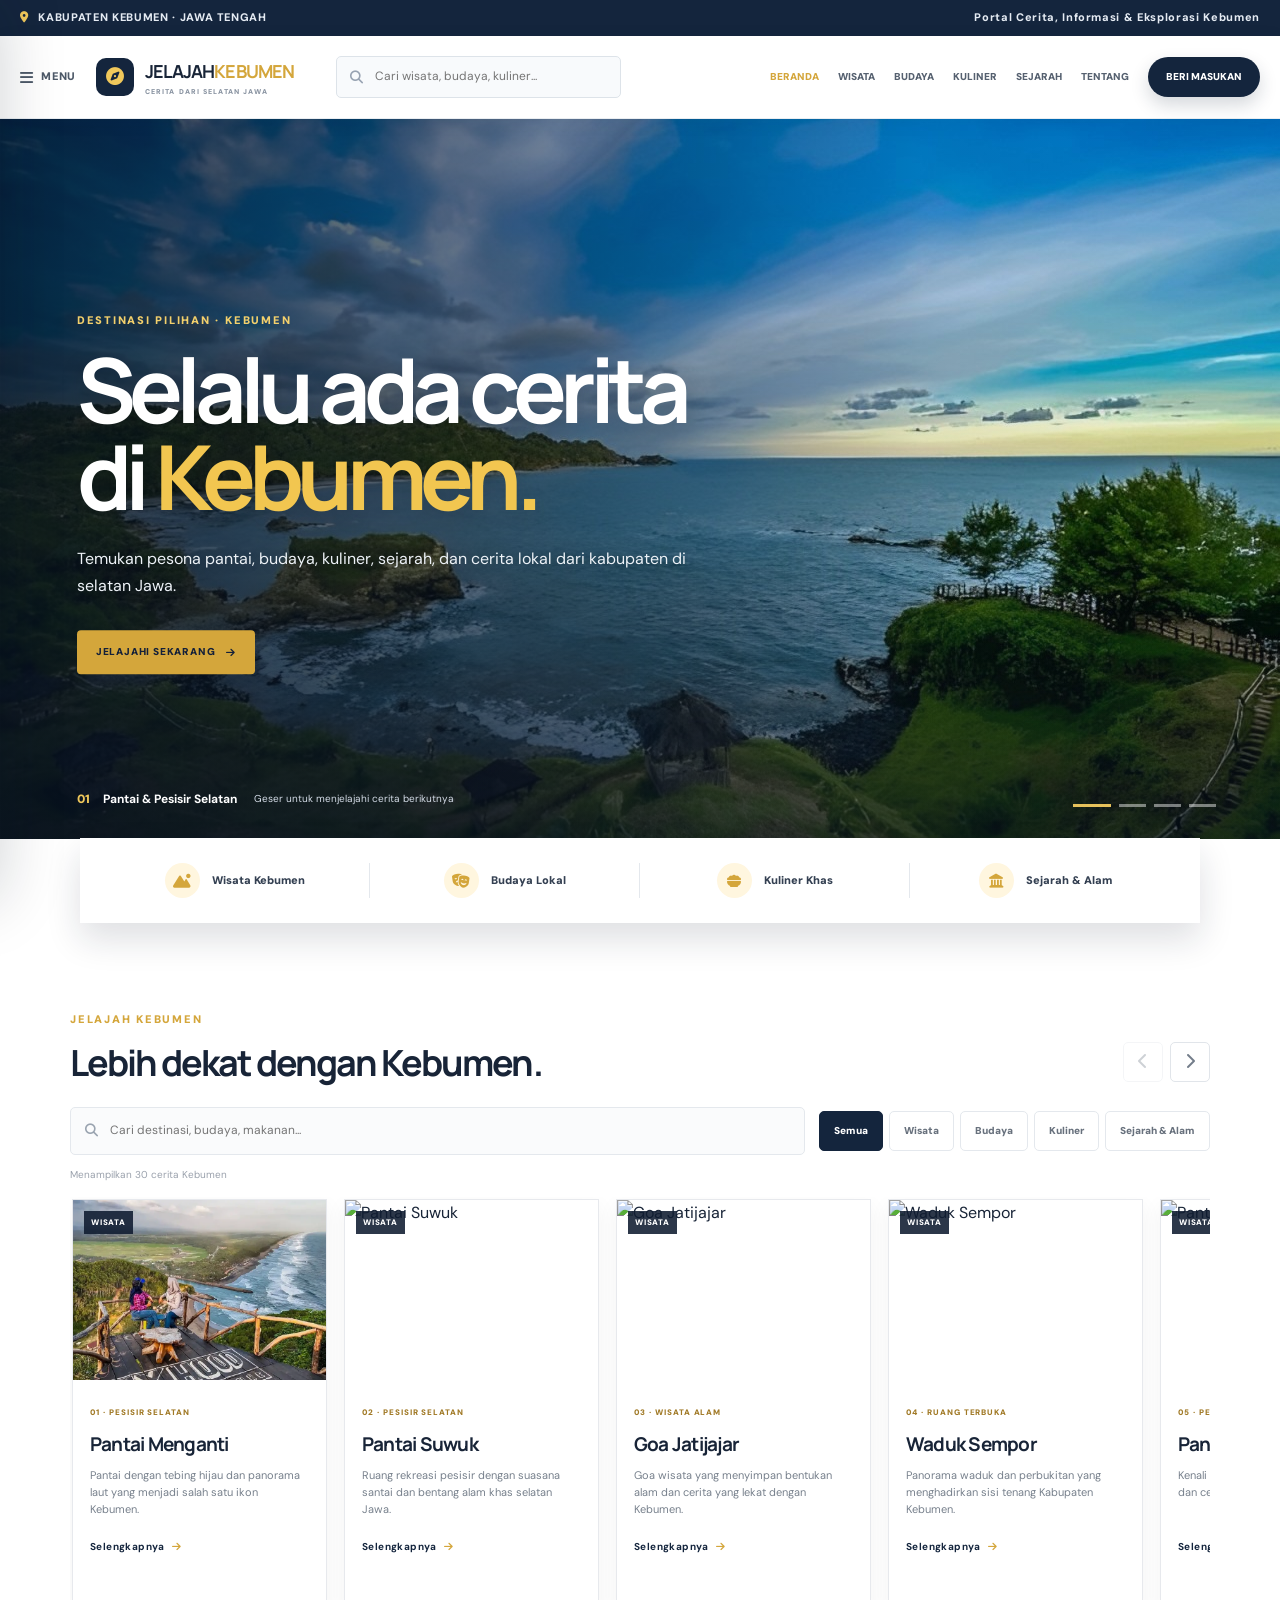
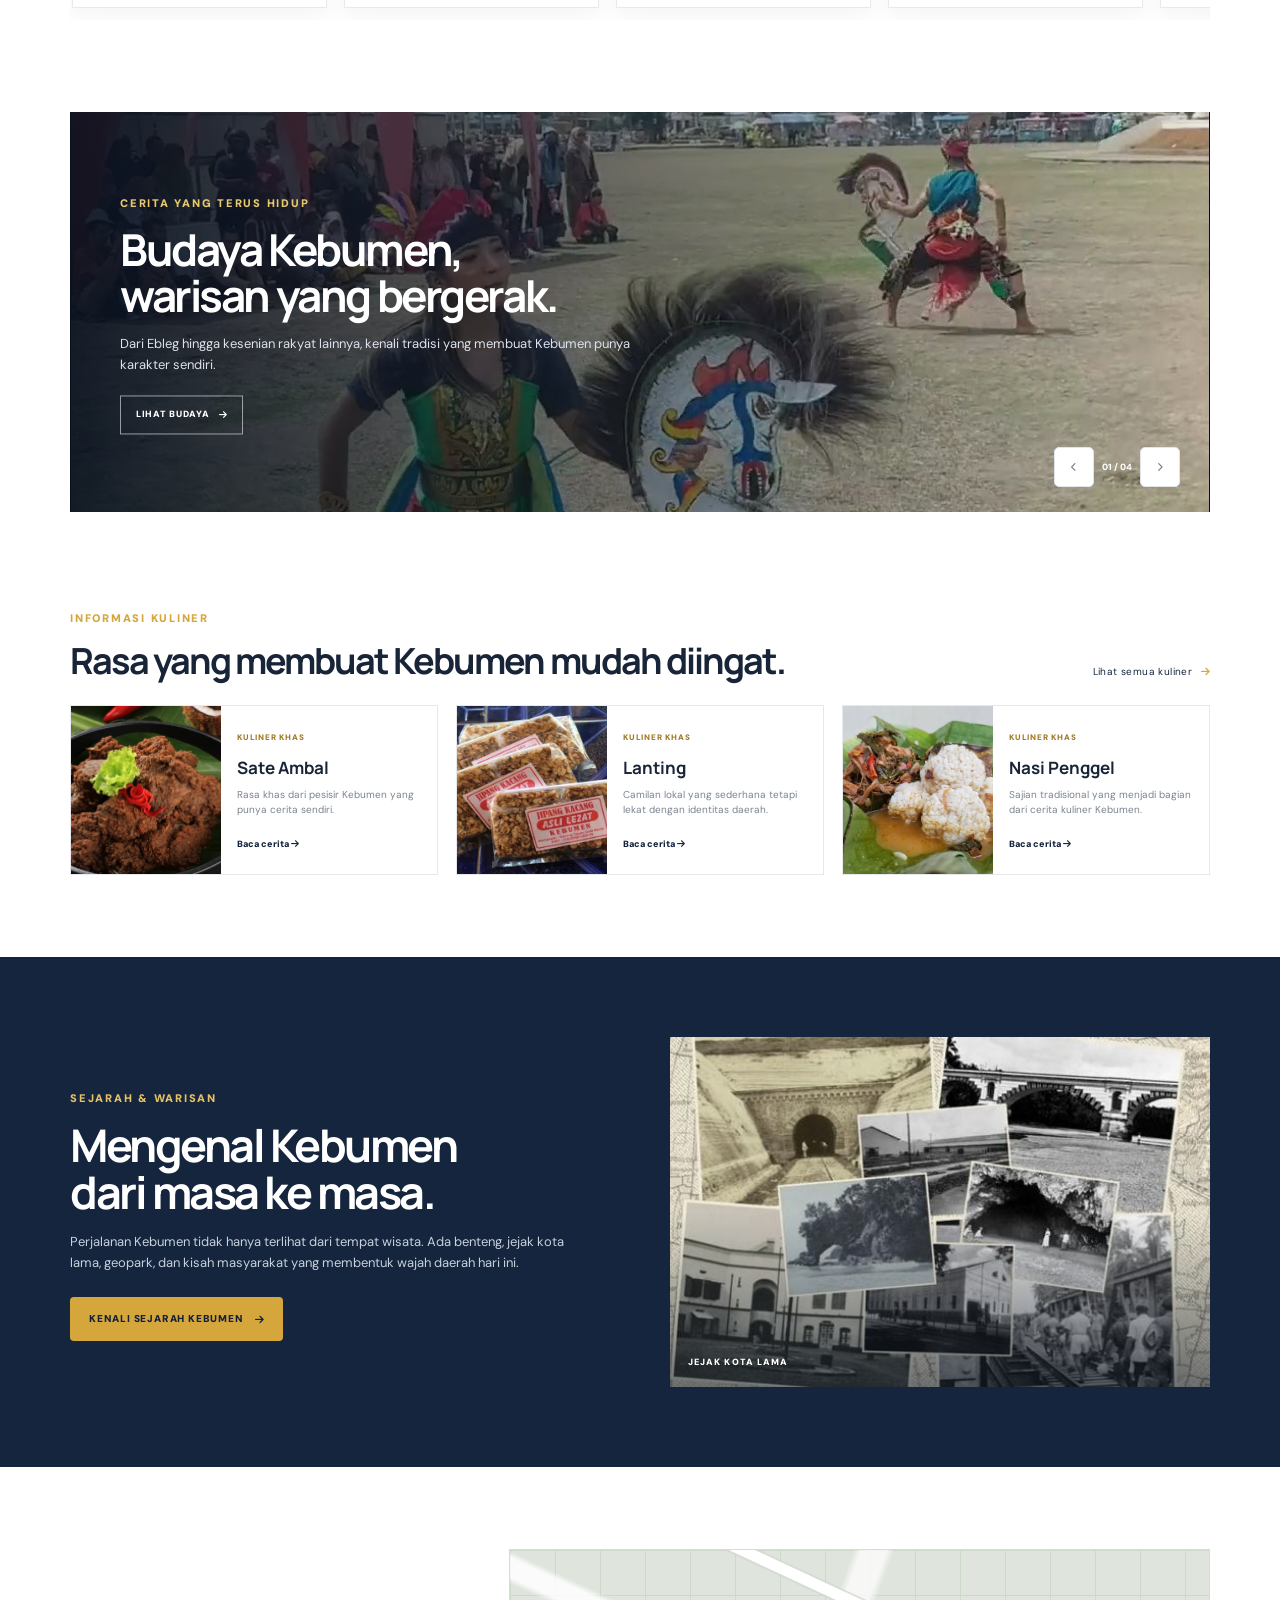
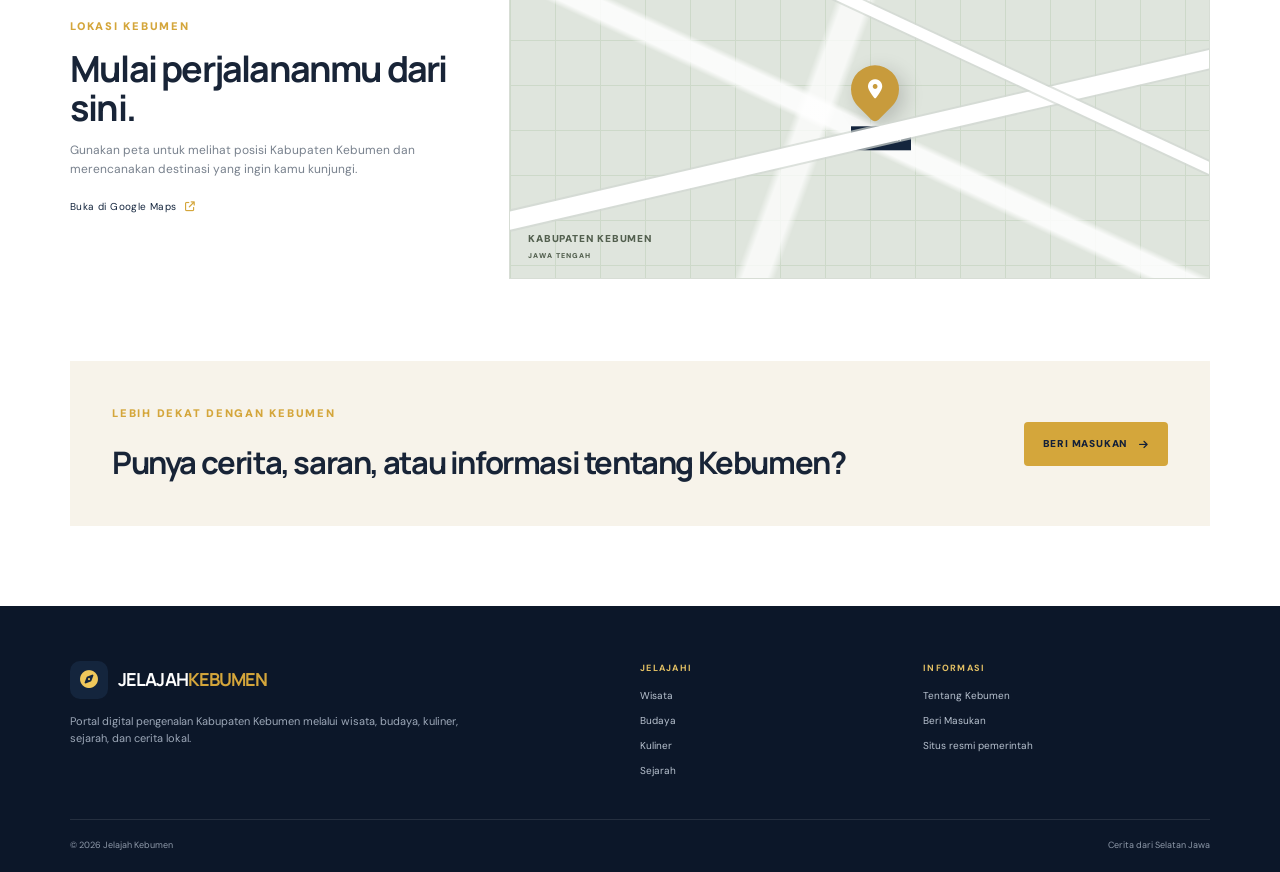
==== commit ae122526: "Update index.html" ====
--- a/index.html
+++ b/index.html
@@ -523,7 +523,7 @@
         <div class="card-image">
 
           <img
-            src="images/wisata1.jpg"
+            src="images/suwuk.jpeg"
             alt="Pantai Suwuk"
           >
 
@@ -571,7 +571,7 @@
         <div class="card-image">
 
           <img
-            src="images/wisata2.jpg"
+            src="images/jatijajar.jpg"
             alt="Goa Jatijajar"
           >
 
@@ -619,7 +619,7 @@
         <div class="card-image">
 
           <img
-            src="images/wisata3.jpg"
+            src="images/waduksempor.webp"
             alt="Waduk Sempor"
           >
 
@@ -1862,7 +1862,7 @@
       data-search="kebumen hari ini masyarakat kabupaten"
     >
 
-      <a href="detail.html?id=hari-ini">
+      <a href="detail.html?id=kebumen">
 
         <div class="card-image">
 
